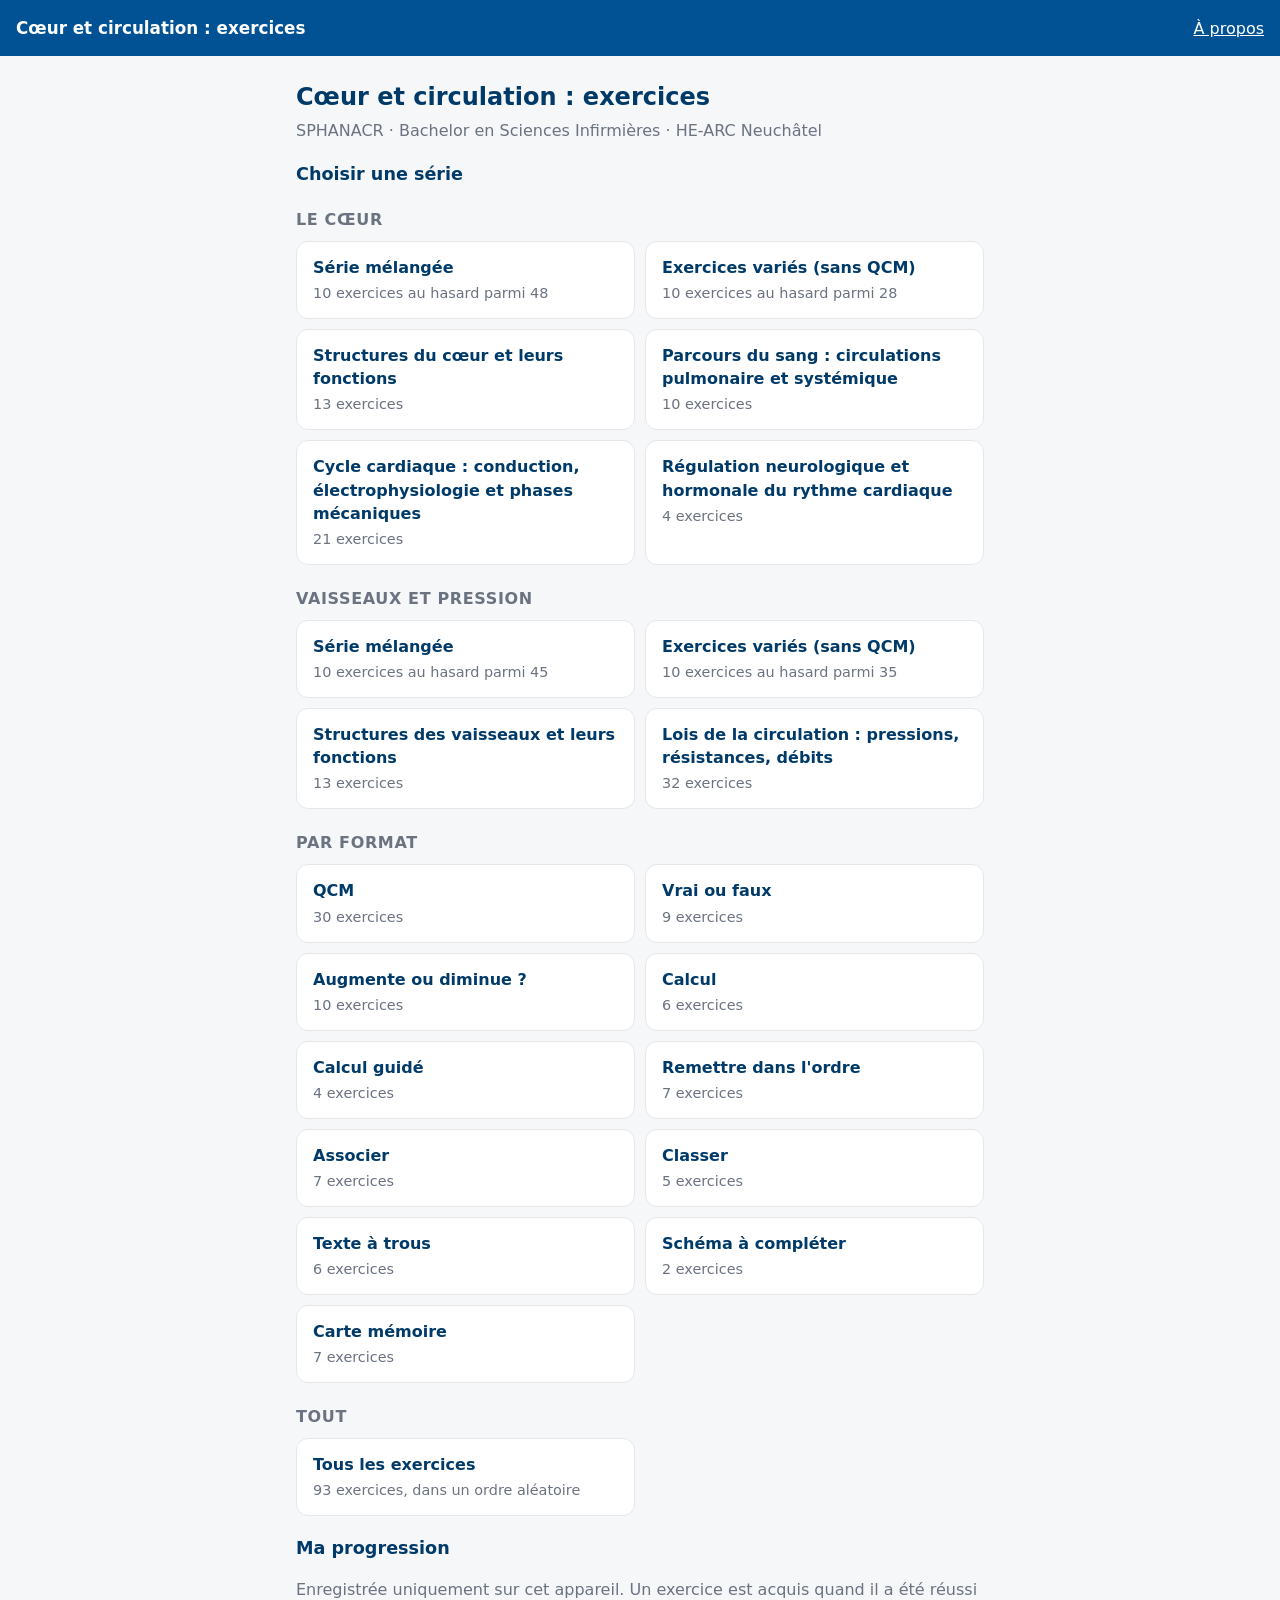
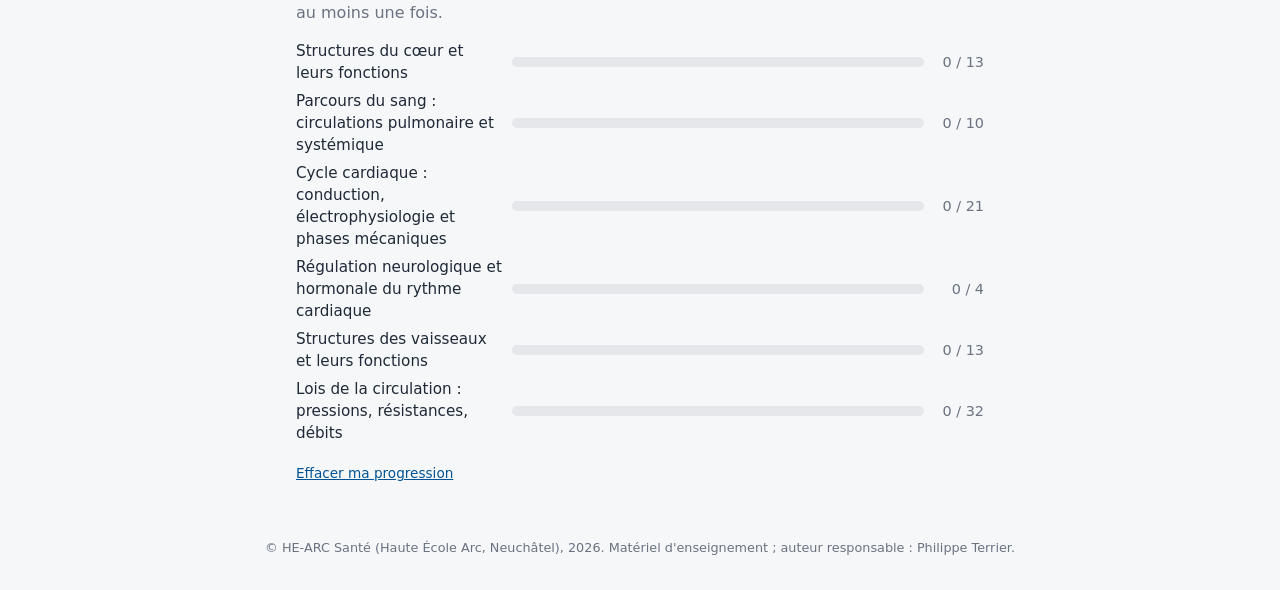
==== index.html @ 20af8fe1 "Paroi des vaisseaux : veines compliantes et collabables, lumière artérielle béante Site généré depui" ====
<!DOCTYPE html>
<html lang="fr">
<head>
<meta charset="utf-8">
<meta name="viewport" content="width=device-width, initial-scale=1">
<title>Cœur et circulation : exercices</title>
<meta name="description" content="Exercices d'entraînement sur le cœur, les vaisseaux et la pression artérielle, bachelor en sciences infirmières, HE-ARC Neuchâtel.">
<meta name="build" content="20260922190441">
<link rel="stylesheet" href="style.css?b=20260922190441">
</head>
<body>
<header class="top">
  <button class="brand" id="btn-home" aria-label="Accueil">Cœur et circulation : exercices</button>
  <button class="link" id="btn-about" aria-label="À propos">À propos</button>
</header>

<main id="app" aria-live="polite">
  <!-- Accueil -->
  <section id="view-home" class="view">
    <h1 id="site-title">Exercices</h1>
    <p class="lead" id="site-sub"></p>
    <h2>Choisir une série</h2>
    <div class="cards" id="series-cards"></div>
    <h2>Ma progression</h2>
    <p class="muted">Enregistrée uniquement sur cet appareil. Un exercice est acquis quand il a été réussi au moins une fois.</p>
    <div id="progress"></div>
    <p class="muted small" id="reset-line"><button class="link" id="btn-reset">Effacer ma progression</button></p>
  </section>

  <!-- Question -->
  <section id="view-quiz" class="view" hidden>
    <div class="quiz-head">
      <span id="quiz-counter" class="counter"></span>
      <span class="chips"><span id="quiz-type" class="chip type"></span><span id="quiz-lo" class="chip"></span></span>
    </div>
    <div class="progressbar" aria-hidden="true"><div id="quiz-bar"></div></div>
    <article class="card question">
      <p id="q-stem" class="stem"></p>
      <h2 id="q-lead" class="lead-in"></h2>
      <div id="q-options" class="options" role="group" aria-label="Réponses"></div>
      <div id="q-feedback" class="feedback" hidden></div>
      <div class="actions">
        <button id="btn-next" class="primary" hidden>Suivant</button>
        <button id="btn-quit" class="link">Quitter la série</button>
      </div>
    </article>
  </section>

  <!-- Résultats -->
  <section id="view-results" class="view" hidden>
    <h1>Résultat</h1>
    <p class="score" id="res-score"></p>
    <div id="res-by-lo"></div>
    <h2>Exercices à revoir</h2>
    <ul id="res-missed" class="missed"></ul>
    <div class="actions">
      <button id="btn-replay-missed" class="primary">Rejouer les exercices manqués</button>
      <button id="btn-new-series" class="secondary">Nouvelle série</button>
    </div>
  </section>

  <!-- À propos -->
  <section id="view-about" class="view" hidden>
    <h1>À propos</h1>
    <p id="about-course"></p>
    <p>Chaque exercice est rattaché à un objectif d'apprentissage du cours et renvoie aux slides qui la fondent. Après chaque réponse, une explication est donnée, avec la correction pas à pas pour les calculs. Les séries tirent les exercices au hasard : refaire une série plusieurs jours de suite est la façon la plus efficace de retenir.</p>
    <p id="about-provenance"></p>
    <p>Aucune donnée n'est envoyée ni collectée. La progression reste dans la mémoire du navigateur de cet appareil.</p>
    <p class="muted small" id="about-version"></p>
  </section>
</main>

<footer class="foot">
  <span id="foot-inst"></span>
</footer>

<script src="app.js?b=20260922190441"></script>
</body>
</html>
---- style.css ----
/* Site d'exercices quiz_generator. Produced by: written by the orchestrating model,
   Claude Fable 5.1, 2026-09-22. Aucune dépendance externe. */
:root {
  --blue: #005294;
  --blue-dark: #003a69;
  --green: #2e7d32;
  --green-bg: #e8f5e9;
  --red: #c62828;
  --red-bg: #fdecea;
  --ink: #1f2937;
  --muted: #6b7280;
  --line: #e5e7eb;
  --bg: #f6f7f9;
  --card: #ffffff;
  --radius: 12px;
}
* { box-sizing: border-box; }
html { -webkit-text-size-adjust: 100%; }
body {
  margin: 0;
  font-family: system-ui, -apple-system, "Segoe UI", Roboto, Helvetica, Arial, sans-serif;
  color: var(--ink);
  background: var(--bg);
  line-height: 1.45;
}
.top {
  position: sticky; top: 0; z-index: 2;
  display: flex; justify-content: space-between; align-items: center;
  padding: 10px 16px;
  background: var(--blue); color: #fff;
}
.brand { background: none; border: 0; color: #fff; font-weight: 700; font-size: 1.05rem; padding: 6px 0; cursor: pointer; }
.top .link { color: #fff; }
main { max-width: 720px; margin: 0 auto; padding: 16px; }
h1 { font-size: 1.5rem; margin: 8px 0 4px; color: var(--blue-dark); }
h2 { font-size: 1.1rem; margin: 20px 0 8px; color: var(--blue-dark); }
.lead { margin: 0 0 8px; color: var(--muted); }
.muted { color: var(--muted); }
.small { font-size: 0.85rem; }
button { font: inherit; cursor: pointer; }
.link { background: none; border: 0; color: var(--blue); text-decoration: underline; padding: 6px 0; }
.primary {
  background: var(--blue); color: #fff; border: 0; border-radius: var(--radius);
  padding: 12px 18px; font-weight: 600; font-size: 1rem;
}
.primary:active { background: var(--blue-dark); }
.secondary {
  background: #fff; color: var(--blue); border: 2px solid var(--blue); border-radius: var(--radius);
  padding: 10px 18px; font-weight: 600; font-size: 1rem;
}
.cards { display: grid; grid-template-columns: 1fr; gap: 10px; }
@media (min-width: 560px) { .cards { grid-template-columns: 1fr 1fr; } }
.card {
  background: var(--card); border: 1px solid var(--line); border-radius: var(--radius);
  padding: 14px 16px;
}
.series {
  text-align: left; width: 100%; background: var(--card); border: 1px solid var(--line);
  border-radius: var(--radius); padding: 14px 16px; display: flex; flex-direction: column; gap: 4px;
}
.series:active { border-color: var(--blue); }
.series .name { font-weight: 700; color: var(--blue-dark); }
.series .desc { color: var(--muted); font-size: 0.9rem; }
.progress-row { display: flex; align-items: center; gap: 10px; margin: 6px 0; }
.progress-row .label { flex: 1; font-size: 0.95rem; }
.progress-row .track { flex: 2; height: 10px; background: var(--line); border-radius: 5px; overflow: hidden; }
.progress-row .fill { height: 100%; background: var(--green); width: 0; }
.progress-row .num { width: 3.5em; text-align: right; font-size: 0.9rem; color: var(--muted); }
.quiz-head { display: flex; flex-wrap: wrap; justify-content: space-between; align-items: center; gap: 6px 10px; margin-bottom: 6px; }
.quiz-head .chips { display: flex; flex-wrap: wrap; gap: 6px; }
.counter { font-weight: 600; color: var(--blue-dark); white-space: nowrap; }
.chip { background: #e3edf7; color: var(--blue-dark); border-radius: 999px; padding: 3px 10px; font-size: 0.8rem; }
.progressbar { height: 6px; background: var(--line); border-radius: 3px; overflow: hidden; margin-bottom: 12px; }
.progressbar div { height: 100%; background: var(--blue); width: 0; transition: width .2s; }
.stem { margin: 0 0 6px; }
.lead-in { margin: 0 0 12px; font-size: 1.1rem; color: var(--ink); }
.options { display: grid; gap: 8px; }
.opt {
  display: flex; gap: 10px; align-items: flex-start; width: 100%; text-align: left;
  background: #fff; border: 2px solid var(--line); border-radius: var(--radius); padding: 12px 12px;
  font-size: 1rem; min-height: 48px;
}
.opt .letter {
  flex: 0 0 auto; width: 28px; height: 28px; border-radius: 50%; display: inline-flex;
  align-items: center; justify-content: center; font-weight: 700; background: var(--bg); color: var(--blue-dark);
}
.opt:disabled { cursor: default; opacity: 1; color: var(--ink); }
.opt.correct { border-color: var(--green); background: var(--green-bg); }
.opt.correct .letter { background: var(--green); color: #fff; }
.opt.wrong { border-color: var(--red); background: var(--red-bg); }
.opt.wrong .letter { background: var(--red); color: #fff; }
.feedback { margin-top: 12px; padding: 12px 14px; border-radius: var(--radius); border-left: 4px solid var(--line); background: var(--bg); }
.feedback.ok { border-left-color: var(--green); }
.feedback.ko { border-left-color: var(--red); }
.feedback .verdict { font-weight: 700; margin: 0 0 6px; }
.feedback p { margin: 6px 0; }
.feedback .src { color: var(--muted); font-size: 0.85rem; }
.actions { display: flex; flex-wrap: wrap; gap: 10px; align-items: center; margin-top: 14px; }
.score { font-size: 1.4rem; font-weight: 700; color: var(--blue-dark); }
.missed { list-style: none; padding: 0; margin: 0; display: grid; gap: 8px; }
.missed li { background: var(--card); border: 1px solid var(--line); border-radius: var(--radius); padding: 10px 12px; }
.missed .q { font-weight: 600; }
.missed .a { color: var(--green); }
.foot { text-align: center; color: var(--muted); font-size: 0.8rem; padding: 20px 16px 32px; }

/* ---- formats supplémentaires (2026-09-22) ---- */
.series-heading { grid-column: 1 / -1; margin: 12px 0 0; font-size: 1rem; color: var(--muted); text-transform: uppercase; letter-spacing: .04em; }
.chip.type { background: var(--blue); color: #fff; }
.opt.tf { justify-content: flex-start; }
.numeric .num-label { display: block; font-weight: 600; margin-bottom: 6px; }
.numeric .num-row { display: flex; gap: 8px; }
.numeric input { flex: 1; font: inherit; font-size: 1.1rem; padding: 10px 12px; border: 2px solid var(--line); border-radius: var(--radius); min-width: 0; }
.numeric input:focus { outline: none; border-color: var(--blue); }
.numeric .hint { margin: 8px 0 0; padding: 8px 12px; background: #fff8e1; border-left: 4px solid #f9a825; border-radius: 6px; }
.feedback .formula { font-family: ui-monospace, Consolas, monospace; background: #fff; border: 1px solid var(--line); border-radius: 6px; padding: 6px 10px; display: inline-block; }
.feedback .worked { white-space: pre-wrap; font: inherit; background: #fff; border: 1px solid var(--line); border-radius: 6px; padding: 10px 12px; margin: 6px 0; }
.ordering .placed { margin: 0 0 10px; padding-left: 26px; display: grid; gap: 6px; }
.ordering .placed li { background: #fff; border: 2px solid var(--blue); border-radius: 8px; padding: 8px 10px; }
.ordering .placed li.correct { border-color: var(--green); background: var(--green-bg); }
.ordering .placed li.wrong { border-color: var(--red); background: var(--red-bg); }
.ordering .pool { display: grid; gap: 8px; }
.ordering .pool-item { justify-content: flex-start; }
.matching { display: grid; gap: 10px; min-width: 0; }
.options > * { min-width: 0; }
.match-row { display: grid; gap: 4px; min-width: 0; background: #fff; border: 2px solid var(--line); border-radius: var(--radius); padding: 10px 12px; }
.match-row label { font-weight: 600; }
.match-row select { font: inherit; padding: 8px 10px; border: 2px solid var(--line); border-radius: 8px; background: #fff; width: 100%; min-width: 0; }
.match-row.correct { border-color: var(--green); background: var(--green-bg); }
.match-row.wrong { border-color: var(--red); background: var(--red-bg); }
.answer-list { margin: 4px 0 8px; padding-left: 22px; }

/* ---- formats ajoutés le 2026-09-22 (soir) : direction, classify, cloze, steps, diagram, flashcard ---- */
.check { margin-top: 4px; }
.steps { display: grid; gap: 10px; }
.step { border-left: 4px solid var(--line); padding-left: 10px; }
.step.correct { border-left-color: var(--green); }
.step.wrong { border-left-color: var(--red); }
.step-result { margin: 6px 0 0; font-weight: 600; }
.step.correct .step-result { color: var(--green); }
.step.wrong .step-result { color: var(--red); }
.classify { display: grid; gap: 8px; }
.cls-row { background: #fff; border: 2px solid var(--line); border-radius: var(--radius); padding: 10px 12px; display: grid; gap: 8px; min-width: 0; }
.cls-text { font-weight: 600; }
.cls-btns { display: flex; flex-wrap: wrap; gap: 6px; }
.cls-btn { background: var(--bg); border: 2px solid var(--line); border-radius: 999px; padding: 6px 12px; font-size: 0.95rem; }
.cls-btn.selected { border-color: var(--blue); background: #e3edf7; color: var(--blue-dark); font-weight: 600; }
.cls-btn:disabled { cursor: default; color: var(--ink); }
.cls-btn.correct { border-color: var(--green); background: var(--green-bg); font-weight: 600; }
.cls-row.correct { border-color: var(--green); background: var(--green-bg); }
.cls-row.wrong { border-color: var(--red); background: var(--red-bg); }
.cls-row.wrong .cls-btn.selected:not(.correct) { border-color: var(--red); background: var(--red-bg); }
.cloze-text { line-height: 2.1; font-size: 1.05rem; margin: 0 0 8px; }
.cloze-text select.blank { font: inherit; font-size: 1rem; padding: 3px 6px; border: 2px solid var(--blue); border-radius: 8px; background: #fff; margin: 0 2px; max-width: 100%; vertical-align: baseline; }
.cloze-text select.blank.correct { border-color: var(--green); background: var(--green-bg); }
.cloze-text select.blank.wrong { border-color: var(--red); background: var(--red-bg); }
.cloze-answer { line-height: 1.7; }
.cloze-answer strong { color: var(--green); }
.diagram-svg { width: 100%; height: auto; display: block; background: #fff; border: 1px solid var(--line); border-radius: var(--radius); margin: 4px 0 10px; }
.dg-edge { fill: none; stroke: #8a94a6; stroke-width: 0.6; }
.dg-arrowhead { fill: #8a94a6; }
.dg-node rect { fill: #fff; stroke: var(--line); stroke-width: 0.6; }
.dg-node.fixed rect { fill: #eef2f7; stroke: #c3ccd9; }
.dg-node.fill rect { stroke: var(--blue); stroke-dasharray: 1.4 1; cursor: pointer; }
.dg-node.fill.filled rect { stroke-dasharray: none; fill: #e3edf7; }
.dg-node.fill.active rect { stroke-width: 1.2; fill: #fff8e1; }
.dg-node.correct rect { fill: var(--green-bg); stroke: var(--green); stroke-dasharray: none; }
.dg-node.wrong rect { fill: var(--red-bg); stroke: var(--red); stroke-dasharray: none; }
.dg-node text { fill: var(--ink); pointer-events: none; }
.dg-node text.dg-num { fill: var(--blue); font-weight: 700; font-size: 4.2px; }
.dg-node.fixed text { fill: #4b5563; }
.palette { display: flex; flex-wrap: wrap; gap: 6px; margin-bottom: 8px; }
.palette .pool-item { width: auto; min-height: 40px; padding: 8px 12px; font-size: 0.95rem; }
.palette .pool-item.used { opacity: 0.45; }
.flash .reveal { width: 100%; }
.fc-answer { background: #fff; border: 2px solid var(--blue); border-radius: var(--radius); padding: 12px 14px; margin: 8px 0; line-height: 1.5; }
.fc-grade { display: grid; gap: 8px; }
.fc-grade p { margin: 4px 0 0; }
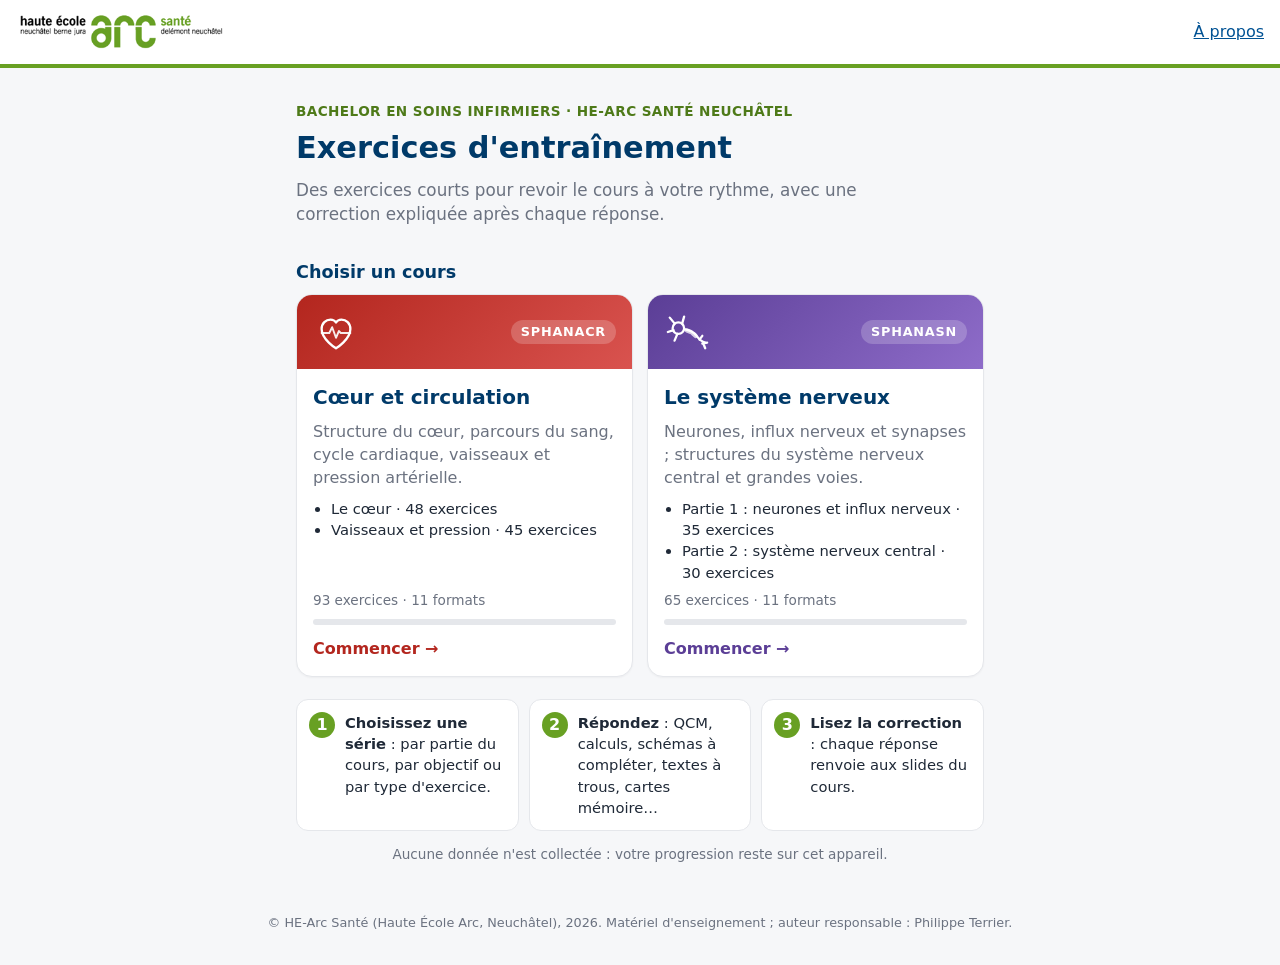
==== commit 9dac4d69: "Page d'accueil multi-cours avec logo HE-Arc Santé ; nouveau cours Le système nerveux (65 exercices) " ====
--- a/index.html
+++ b/index.html
@@ -3,20 +3,46 @@
 <head>
 <meta charset="utf-8">
 <meta name="viewport" content="width=device-width, initial-scale=1">
-<title>Cœur et circulation : exercices</title>
-<meta name="description" content="Exercices d'entraînement sur le cœur, les vaisseaux et la pression artérielle, bachelor en sciences infirmières, HE-ARC Neuchâtel.">
-<meta name="build" content="20260922190441">
-<link rel="stylesheet" href="style.css?b=20260922190441">
+<title>Exercices d'entraînement · HE-Arc Santé</title>
+<meta name="description" content="Exercices d'entraînement pour le bachelor en soins infirmiers de la HE-Arc Santé : cœur et circulation, système nerveux.">
+<meta name="build" content="20260923134811">
+<link rel="stylesheet" href="style.css?b=20260923134811">
 </head>
+<!-- Site d'exercices quiz_generator. Produced by: written by the orchestrating model,
+     Claude Fable 5.1, 2026-09-22 ; multi-course home page added by the orchestrating
+     model Claude Opus 5.5, 2026-09-23. Logo cropped from the HE-Arc slide master. -->
 <body>
 <header class="top">
-  <button class="brand" id="btn-home" aria-label="Accueil">Cœur et circulation : exercices</button>
-  <button class="link" id="btn-about" aria-label="À propos">À propos</button>
+  <a class="brand" id="btn-landing" href="#/" aria-label="Accueil : choisir un cours">
+    <img src="img/logo-he-arc-sante.png?b=20260923134811" alt="Haute École Arc Santé" width="211" height="40">
+  </a>
+  <nav class="top-nav">
+    <span id="top-course" class="top-course"></span>
+    <button class="link" id="btn-about" aria-label="À propos">À propos</button>
+  </nav>
 </header>
 
 <main id="app" aria-live="polite">
-  <!-- Accueil -->
-  <section id="view-home" class="view">
+  <!-- Accueil : choix du cours -->
+  <section id="view-landing" class="view">
+    <div class="hero">
+      <p class="eyebrow">Bachelor en soins infirmiers · HE-Arc Santé Neuchâtel</p>
+      <h1>Exercices d'entraînement</h1>
+      <p class="lead">Des exercices courts pour revoir le cours à votre rythme, avec une correction expliquée après chaque réponse.</p>
+    </div>
+    <h2>Choisir un cours</h2>
+    <div class="course-cards" id="course-cards"></div>
+    <div class="how">
+      <div class="how-item"><span class="how-num">1</span><p><strong>Choisissez une série</strong> : par partie du cours, par objectif ou par type d'exercice.</p></div>
+      <div class="how-item"><span class="how-num">2</span><p><strong>Répondez</strong> : QCM, calculs, schémas à compléter, textes à trous, cartes mémoire…</p></div>
+      <div class="how-item"><span class="how-num">3</span><p><strong>Lisez la correction</strong> : chaque réponse renvoie aux slides du cours.</p></div>
+    </div>
+    <p class="muted small center">Aucune donnée n'est collectée : votre progression reste sur cet appareil.</p>
+  </section>
+
+  <!-- Accueil d'un cours -->
+  <section id="view-home" class="view" hidden>
+    <a class="back" href="#/">← Tous les cours</a>
     <h1 id="site-title">Exercices</h1>
     <p class="lead" id="site-sub"></p>
     <h2>Choisir une série</h2>
@@ -24,10 +50,10 @@
     <h2>Ma progression</h2>
     <p class="muted">Enregistrée uniquement sur cet appareil. Un exercice est acquis quand il a été réussi au moins une fois.</p>
     <div id="progress"></div>
-    <p class="muted small" id="reset-line"><button class="link" id="btn-reset">Effacer ma progression</button></p>
+    <p class="muted small" id="reset-line"><button class="link" id="btn-reset">Effacer ma progression pour ce cours</button></p>
   </section>
 
-  <!-- Question -->
+  <!-- Exercice -->
   <section id="view-quiz" class="view" hidden>
     <div class="quiz-head">
       <span id="quiz-counter" class="counter"></span>
@@ -62,18 +88,20 @@
   <!-- À propos -->
   <section id="view-about" class="view" hidden>
     <h1>À propos</h1>
+    <p>Ce site propose des exercices d'entraînement pour les étudiantes et étudiants du bachelor en soins infirmiers de la HE-Arc Santé, à Neuchâtel. Chaque exercice est rattaché à un objectif d'apprentissage du cours et renvoie aux slides qui le fondent. Après chaque réponse, une explication est donnée, avec la correction pas à pas pour les calculs.</p>
+    <p>Les séries tirent les exercices au hasard : refaire une série plusieurs jours de suite est la façon la plus efficace de retenir.</p>
     <p id="about-course"></p>
-    <p>Chaque exercice est rattaché à un objectif d'apprentissage du cours et renvoie aux slides qui la fondent. Après chaque réponse, une explication est donnée, avec la correction pas à pas pour les calculs. Les séries tirent les exercices au hasard : refaire une série plusieurs jours de suite est la façon la plus efficace de retenir.</p>
     <p id="about-provenance"></p>
     <p>Aucune donnée n'est envoyée ni collectée. La progression reste dans la mémoire du navigateur de cet appareil.</p>
     <p class="muted small" id="about-version"></p>
+    <p><button class="secondary" id="btn-about-back">Retour</button></p>
   </section>
 </main>
 
 <footer class="foot">
-  <span id="foot-inst"></span>
+  <span id="foot-inst">© HE-Arc Santé (Haute École Arc, Neuchâtel), 2026. Matériel d'enseignement ; auteur responsable : Philippe Terrier.</span>
 </footer>
 
-<script src="app.js?b=20260922190441"></script>
+<script src="app.js?b=20260923134811"></script>
 </body>
 </html>
--- a/style.css
+++ b/style.css
@@ -1,5 +1,6 @@
 /* Site d'exercices quiz_generator. Produced by: written by the orchestrating model,
-   Claude Fable 5.1, 2026-09-22. Aucune dépendance externe. */
+   Claude Fable 5.1, 2026-09-22 ; header with the HE-Arc logo and course home page
+   added by the orchestrating model Claude Opus 5.5, 2026-09-23. Aucune dépendance externe. */
 :root {
   --blue: #005294;
   --blue-dark: #003a69;
@@ -13,6 +14,10 @@
   --bg: #f6f7f9;
   --card: #ffffff;
   --radius: 12px;
+  --arc: #68a023;        /* vert HE-Arc, échantillonné sur le logo */
+  --arc-dark: #4e7a19;
+  --coeur: #b3261e;
+  --neuro: #5b3e96;
 }
 * { box-sizing: border-box; }
 html { -webkit-text-size-adjust: 100%; }
@@ -25,12 +30,17 @@
 }
 .top {
   position: sticky; top: 0; z-index: 2;
-  display: flex; justify-content: space-between; align-items: center;
-  padding: 10px 16px;
-  background: var(--blue); color: #fff;
-}
-.brand { background: none; border: 0; color: #fff; font-weight: 700; font-size: 1.05rem; padding: 6px 0; cursor: pointer; }
-.top .link { color: #fff; }
+  display: flex; justify-content: space-between; align-items: center; gap: 12px;
+  padding: 8px 16px;
+  background: #fff; color: var(--ink);
+  border-bottom: 4px solid var(--arc);
+}
+.brand { display: inline-flex; align-items: center; padding: 4px 0; }
+.brand img { height: 40px; width: auto; display: block; }
+.top-nav { display: flex; align-items: center; gap: 12px; min-width: 0; }
+.top-course { font-weight: 600; color: var(--blue-dark); font-size: 0.9rem; white-space: nowrap; overflow: hidden; text-overflow: ellipsis; }
+@media (max-width: 480px) { .top-course { display: none; } .brand img { height: 28px; } }
+.top .link { color: var(--blue); }
 main { max-width: 720px; margin: 0 auto; padding: 16px; }
 h1 { font-size: 1.5rem; margin: 8px 0 4px; color: var(--blue-dark); }
 h2 { font-size: 1.1rem; margin: 20px 0 8px; color: var(--blue-dark); }
@@ -175,3 +185,46 @@
 .fc-answer { background: #fff; border: 2px solid var(--blue); border-radius: var(--radius); padding: 12px 14px; margin: 8px 0; line-height: 1.5; }
 .fc-grade { display: grid; gap: 8px; }
 .fc-grade p { margin: 4px 0 0; }
+
+/* ---- accueil multi-cours (2026-09-23) ---- */
+.center { text-align: center; }
+.back { display: inline-block; margin: 2px 0 6px; color: var(--blue); text-decoration: none; font-weight: 600; }
+.back:hover { text-decoration: underline; }
+.hero { padding: 18px 0 6px; }
+.eyebrow { margin: 0 0 4px; color: var(--arc-dark); font-weight: 700; font-size: 0.85rem; letter-spacing: .03em; text-transform: uppercase; }
+.hero h1 { font-size: 1.9rem; margin: 0 0 8px; }
+.hero .lead { font-size: 1.05rem; max-width: 36em; }
+.course-cards { display: grid; grid-template-columns: 1fr; gap: 14px; }
+@media (min-width: 620px) { .course-cards { grid-template-columns: 1fr 1fr; } }
+.course-card {
+  display: flex; flex-direction: column; overflow: hidden;
+  background: var(--card); border: 1px solid var(--line); border-radius: 16px;
+  text-decoration: none; color: var(--ink);
+  box-shadow: 0 1px 2px rgba(0,0,0,.04);
+  transition: transform .15s, box-shadow .15s;
+}
+.course-card:hover, .course-card:focus-visible { transform: translateY(-2px); box-shadow: 0 6px 18px rgba(0,0,0,.10); outline: none; }
+.cc-band { display: flex; align-items: center; justify-content: space-between; padding: 14px 16px; color: #fff; }
+.c-coeur .cc-band { background: linear-gradient(135deg, var(--coeur), #d9534f); }
+.c-neuro .cc-band { background: linear-gradient(135deg, var(--neuro), #8e6cc9); }
+.course-card:not(.c-coeur):not(.c-neuro) .cc-band { background: linear-gradient(135deg, var(--blue), #3f86c6); }
+.cc-band svg { width: 46px; height: 46px; fill: none; stroke: #fff; stroke-width: 2.4; stroke-linecap: round; stroke-linejoin: round; }
+.cc-band svg .pulse { stroke-width: 2; opacity: .9; }
+.cc-band svg .myelin { stroke-width: 4.5; opacity: .75; }
+.cc-code { font-size: 0.8rem; font-weight: 700; letter-spacing: .06em; background: rgba(255,255,255,.2); border-radius: 999px; padding: 3px 10px; }
+.cc-body { padding: 14px 16px 16px; display: flex; flex-direction: column; gap: 8px; flex: 1; }
+.cc-body h3 { margin: 0; font-size: 1.25rem; color: var(--blue-dark); }
+.cc-desc { margin: 0; color: var(--muted); }
+.cc-parts { margin: 0; padding-left: 18px; font-size: 0.92rem; }
+.cc-meta { display: flex; justify-content: space-between; font-size: 0.85rem; color: var(--muted); margin-top: auto; }
+.cc-done { color: var(--green); font-weight: 600; }
+.course-card .track { height: 6px; background: var(--line); border-radius: 3px; overflow: hidden; }
+.course-card .fill { height: 100%; background: var(--green); width: 0; }
+.cc-go { align-self: flex-start; margin-top: 4px; font-weight: 700; color: var(--blue); }
+.c-coeur .cc-go { color: var(--coeur); }
+.c-neuro .cc-go { color: var(--neuro); }
+.how { display: grid; grid-template-columns: 1fr; gap: 10px; margin: 22px 0 10px; }
+@media (min-width: 620px) { .how { grid-template-columns: repeat(3, 1fr); } }
+.how-item { display: flex; gap: 10px; align-items: flex-start; background: #fff; border: 1px solid var(--line); border-radius: var(--radius); padding: 12px; }
+.how-item p { margin: 0; font-size: 0.92rem; }
+.how-num { flex: 0 0 auto; width: 26px; height: 26px; border-radius: 50%; background: var(--arc); color: #fff; font-weight: 700; display: inline-flex; align-items: center; justify-content: center; }
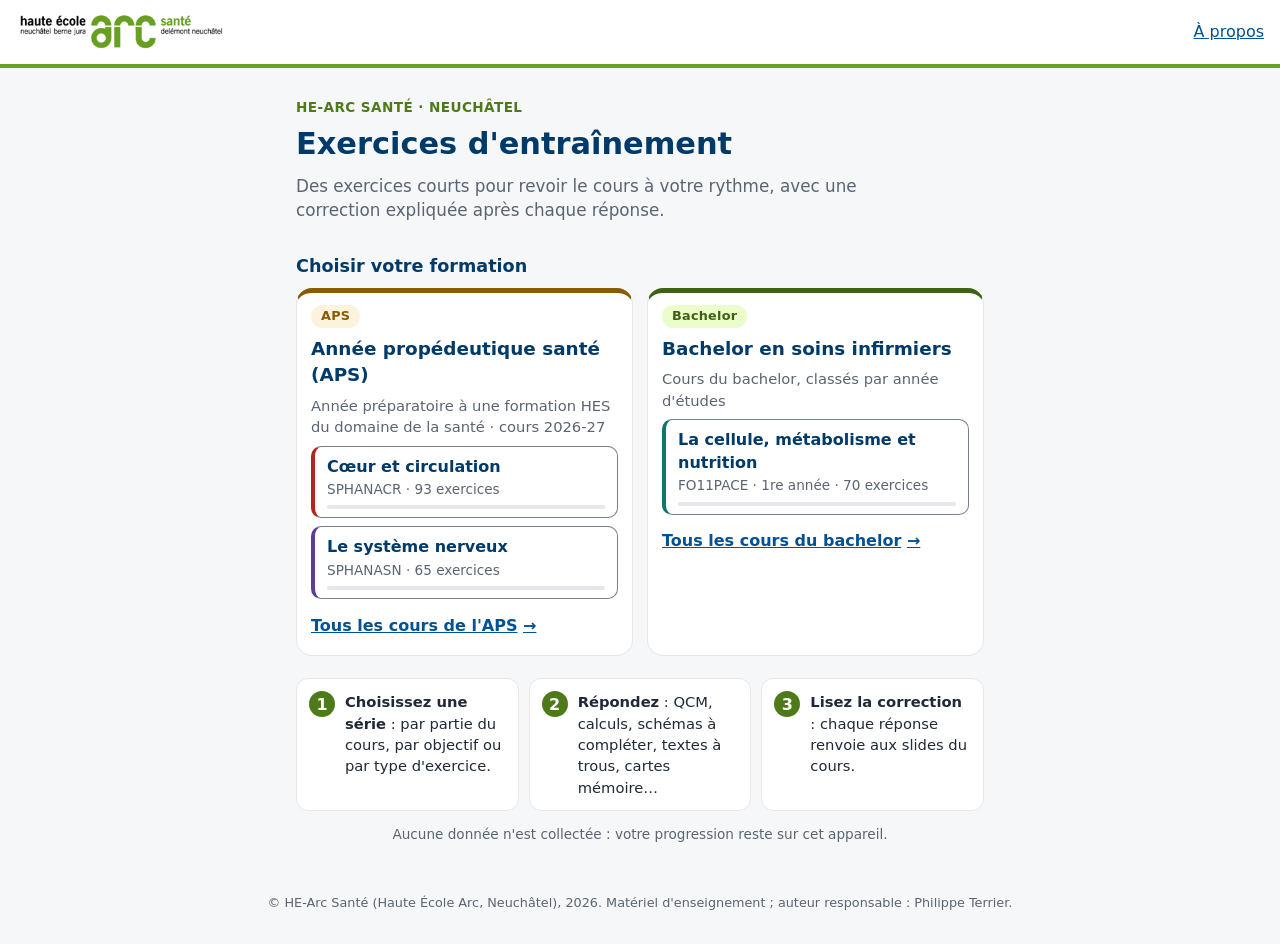
==== commit 4cec46bd: "Page d'accueil APS / Bachelor ; nouveau cours FO11PACE La cellule, métabolisme et nutrition (70 exer" ====
--- a/index.html
+++ b/index.html
@@ -4,97 +4,134 @@
 <meta charset="utf-8">
 <meta name="viewport" content="width=device-width, initial-scale=1">
 <title>Exercices d'entraînement · HE-Arc Santé</title>
-<meta name="description" content="Exercices d'entraînement pour le bachelor en soins infirmiers de la HE-Arc Santé : cœur et circulation, système nerveux.">
-<meta name="build" content="20260923134811">
-<link rel="stylesheet" href="style.css?b=20260923134811">
+<meta name="description" content="Exercices d'entraînement de la HE-Arc Santé, à Neuchâtel, pour l'Année propédeutique santé (APS) et le Bachelor en soins infirmiers. Correction expliquée après chaque réponse.">
+<meta name="build" content="20260925081730">
+<link rel="stylesheet" href="style.css?b=20260925081730">
 </head>
 <!-- Site d'exercices quiz_generator. Produced by: written by the orchestrating model,
      Claude Fable 5.1, 2026-09-22 ; multi-course home page added by the orchestrating
-     model Claude Opus 5.5, 2026-09-23. Logo cropped from the HE-Arc slide master. -->
+     model Claude Opus 5.5, 2026-09-23. Logo cropped from the HE-Arc slide master.
+     modified by a sub-agent (Claude Opus 5.5, site-shell implementer), 2026-09-24:
+     skip link, <main id="contenu"> without aria-live, #sr-status, audience chooser on
+     the home page, audience page (view-audience), breadcrumbs, restructured course page
+     (Commencer, parts, details), "À propos" as a link, texts and meta description of
+     docs/site_design_2026-09-24.md (sections 4, 6.1, 7.1 to 7.5).
+     post-generation fix by the orchestrating model (Claude Opus 5.5), 2026-09-24:
+     view-landing hidden until route() has chosen the view, so a direct course link
+     (QR code #/cellule) no longer flashes the empty home page first. -->
 <body>
+<a class="skip-link" id="skip-link" href="#contenu">Aller au contenu</a>
 <header class="top">
-  <a class="brand" id="btn-landing" href="#/" aria-label="Accueil : choisir un cours">
-    <img src="img/logo-he-arc-sante.png?b=20260923134811" alt="Haute École Arc Santé" width="211" height="40">
+  <a class="brand" id="btn-landing" href="#/" aria-label="Accueil : choisir la formation">
+    <img src="img/logo-he-arc-sante.png?b=20260925081730" alt="Haute École Arc Santé" width="211" height="40">
   </a>
-  <nav class="top-nav">
+  <nav class="top-nav" aria-label="Site">
     <span id="top-course" class="top-course"></span>
-    <button class="link" id="btn-about" aria-label="À propos">À propos</button>
+    <a class="top-link" id="link-about" href="#/a-propos">À propos</a>
   </nav>
 </header>
 
-<main id="app" aria-live="polite">
-  <!-- Accueil : choix du cours -->
-  <section id="view-landing" class="view">
+<p id="sr-status" class="sr-only" role="status"></p>
+
+<main id="contenu" tabindex="-1">
+  <!-- Accueil : choix de la formation -->
+  <section id="view-landing" class="view" hidden>
     <div class="hero">
-      <p class="eyebrow">Bachelor en soins infirmiers · HE-Arc Santé Neuchâtel</p>
-      <h1>Exercices d'entraînement</h1>
+      <p class="eyebrow">HE-Arc Santé · Neuchâtel</p>
+      <h1 tabindex="-1">Exercices d'entraînement</h1>
       <p class="lead">Des exercices courts pour revoir le cours à votre rythme, avec une correction expliquée après chaque réponse.</p>
     </div>
-    <h2>Choisir un cours</h2>
-    <div class="course-cards" id="course-cards"></div>
+    <p id="route-msg" class="notice" role="status" hidden></p>
+    <a id="resume" class="resume-card" href="#/" hidden></a>
+    <h2>Choisir votre formation</h2>
+    <div id="aud-panels" class="aud-panels"></div>
     <div class="how">
-      <div class="how-item"><span class="how-num">1</span><p><strong>Choisissez une série</strong> : par partie du cours, par objectif ou par type d'exercice.</p></div>
-      <div class="how-item"><span class="how-num">2</span><p><strong>Répondez</strong> : QCM, calculs, schémas à compléter, textes à trous, cartes mémoire…</p></div>
-      <div class="how-item"><span class="how-num">3</span><p><strong>Lisez la correction</strong> : chaque réponse renvoie aux slides du cours.</p></div>
+      <div class="how-item"><span class="how-num" aria-hidden="true">1</span><p><strong>Choisissez une série</strong> : par partie du cours, par objectif ou par type d'exercice.</p></div>
+      <div class="how-item"><span class="how-num" aria-hidden="true">2</span><p><strong>Répondez</strong> : QCM, calculs, schémas à compléter, textes à trous, cartes mémoire…</p></div>
+      <div class="how-item"><span class="how-num" aria-hidden="true">3</span><p><strong>Lisez la correction</strong> : chaque réponse renvoie aux slides du cours.</p></div>
     </div>
     <p class="muted small center">Aucune donnée n'est collectée : votre progression reste sur cet appareil.</p>
   </section>
 
-  <!-- Accueil d'un cours -->
+  <!-- Page d'un public (APS, Bachelor) -->
+  <section id="view-audience" class="view" hidden>
+    <nav class="breadcrumb" aria-label="Fil d'Ariane"><ol id="aud-crumbs"></ol></nav>
+    <p id="aud-chip" class="aud-chip" aria-hidden="true"></p>
+    <h1 id="aud-title" tabindex="-1"></h1>
+    <p class="lead" id="aud-lead"></p>
+    <div id="aud-courses"></div>
+    <p class="aud-exit"><a href="#/">Vous suivez une autre formation ? Revenir au choix de la formation</a></p>
+  </section>
+
+  <!-- Page d'un cours -->
   <section id="view-home" class="view" hidden>
-    <a class="back" href="#/">← Tous les cours</a>
-    <h1 id="site-title">Exercices</h1>
+    <nav class="breadcrumb" aria-label="Fil d'Ariane"><ol id="course-crumbs"></ol></nav>
+    <p id="course-chip" class="aud-chip"></p>
+    <h1 id="site-title" tabindex="-1">Exercices</h1>
     <p class="lead" id="site-sub"></p>
-    <h2>Choisir une série</h2>
-    <div class="cards" id="series-cards"></div>
+    <h2>Commencer</h2>
+    <div class="start" id="start-box">
+      <button type="button" id="btn-resume-series" class="primary resume-series" hidden></button>
+      <button type="button" id="btn-recommended" class="series series-main"><span class="name"></span><span class="desc"></span></button>
+      <button type="button" id="btn-weak" class="series" hidden><span class="name"></span><span class="desc"></span></button>
+    </div>
+    <h2>Par partie du cours</h2>
+    <div id="parts" class="parts"></div>
+    <details class="by-format" id="by-format">
+      <summary id="by-format-summary">Par format d'exercice</summary>
+      <div class="cards" id="format-cards"></div>
+    </details>
+    <p class="all-line"><button type="button" id="btn-all" class="secondary">Tous les exercices</button></p>
     <h2>Ma progression</h2>
     <p class="muted">Enregistrée uniquement sur cet appareil. Un exercice est acquis quand il a été réussi au moins une fois.</p>
     <div id="progress"></div>
-    <p class="muted small" id="reset-line"><button class="link" id="btn-reset">Effacer ma progression pour ce cours</button></p>
+    <p class="muted small" id="reset-line"><button type="button" class="link" id="btn-reset">Effacer ma progression pour ce cours</button></p>
   </section>
 
   <!-- Exercice -->
   <section id="view-quiz" class="view" hidden>
     <div class="quiz-head">
+      <h1 id="quiz-title" class="quiz-title" tabindex="-1"></h1>
+      <button type="button" id="btn-quit" class="link quit">Quitter la série</button>
+    </div>
+    <div class="quiz-meta">
       <span id="quiz-counter" class="counter"></span>
       <span class="chips"><span id="quiz-type" class="chip type"></span><span id="quiz-lo" class="chip"></span></span>
     </div>
     <div class="progressbar" aria-hidden="true"><div id="quiz-bar"></div></div>
-    <article class="card question">
+    <article class="card question" id="q-article">
       <p id="q-stem" class="stem"></p>
-      <h2 id="q-lead" class="lead-in"></h2>
-      <div id="q-options" class="options" role="group" aria-label="Réponses"></div>
-      <div id="q-feedback" class="feedback" hidden></div>
+      <h2 id="q-lead" class="lead-in" tabindex="-1"></h2>
+      <div id="q-options" class="options" role="group" aria-labelledby="q-lead"></div>
+      <div id="q-feedback" class="feedback" tabindex="-1" hidden></div>
       <div class="actions">
-        <button id="btn-next" class="primary" hidden>Suivant</button>
-        <button id="btn-quit" class="link">Quitter la série</button>
+        <button type="button" id="btn-next" class="primary" hidden>Suivant</button>
       </div>
     </article>
   </section>
 
   <!-- Résultats -->
   <section id="view-results" class="view" hidden>
-    <h1>Résultat</h1>
+    <h1 tabindex="-1">Résultat</h1>
     <p class="score" id="res-score"></p>
     <div id="res-by-lo"></div>
     <h2>Exercices à revoir</h2>
     <ul id="res-missed" class="missed"></ul>
     <div class="actions">
-      <button id="btn-replay-missed" class="primary">Rejouer les exercices manqués</button>
-      <button id="btn-new-series" class="secondary">Nouvelle série</button>
+      <button type="button" id="btn-replay-missed" class="primary">Rejouer les exercices manqués</button>
+      <button type="button" id="btn-new-series" class="secondary">Nouvelle série</button>
     </div>
   </section>
 
   <!-- À propos -->
   <section id="view-about" class="view" hidden>
-    <h1>À propos</h1>
-    <p>Ce site propose des exercices d'entraînement pour les étudiantes et étudiants du bachelor en soins infirmiers de la HE-Arc Santé, à Neuchâtel. Chaque exercice est rattaché à un objectif d'apprentissage du cours et renvoie aux slides qui le fondent. Après chaque réponse, une explication est donnée, avec la correction pas à pas pour les calculs.</p>
+    <h1 tabindex="-1">À propos</h1>
+    <p>Ce site propose des exercices d'entraînement aux étudiantes et étudiants de la HE-Arc Santé, à Neuchâtel, dans deux formations : l'Année propédeutique santé (APS) et le Bachelor en soins infirmiers. Chaque exercice est rattaché à un objectif d'apprentissage du cours et renvoie aux slides qui le fondent. Après chaque réponse, une explication est donnée, avec la correction pas à pas pour les calculs.</p>
     <p>Les séries tirent les exercices au hasard : refaire une série plusieurs jours de suite est la façon la plus efficace de retenir.</p>
-    <p id="about-course"></p>
-    <p id="about-provenance"></p>
+    <div id="about-courses"></div>
     <p>Aucune donnée n'est envoyée ni collectée. La progression reste dans la mémoire du navigateur de cet appareil.</p>
     <p class="muted small" id="about-version"></p>
-    <p><button class="secondary" id="btn-about-back">Retour</button></p>
+    <p><button type="button" class="secondary" id="btn-about-back">Retour</button></p>
   </section>
 </main>
 
@@ -102,6 +139,6 @@
   <span id="foot-inst">© HE-Arc Santé (Haute École Arc, Neuchâtel), 2026. Matériel d'enseignement ; auteur responsable : Philippe Terrier.</span>
 </footer>
 
-<script src="app.js?b=20260923134811"></script>
+<script src="app.js?b=20260925081730"></script>
 </body>
 </html>
--- a/style.css
+++ b/style.css
@@ -1,26 +1,55 @@
 /* Site d'exercices quiz_generator. Produced by: written by the orchestrating model,
    Claude Fable 5.1, 2026-09-22 ; header with the HE-Arc logo and course home page
-   added by the orchestrating model Claude Opus 5.5, 2026-09-23. Aucune dépendance externe. */
+   added by the orchestrating model Claude Opus 5.5, 2026-09-23. Aucune dépendance externe.
+   modified by a sub-agent (Claude Opus 5.5, site-shell implementer), 2026-09-24: colour
+   tokens named by role with the contrasts of docs/site_design_2026-09-24.md (section 7.6),
+   solid course bands, global focus ring, skip link, audience panels, course rows, chips,
+   breadcrumbs, restructured course page (details), resume card, notices, check marks,
+   44 px touch targets, full-width actions under 480 px, reduced motion.
+   modified by a sub-agent (Claude Opus 5.5, exercise-type implementer), 2026-09-24: styles
+   of the four new exercise types of docs/site_design_2026-09-24.md, section 8 (two_tier,
+   case, error_spot, short_answer), token --relation-ink/--relation-bg, formula and worked
+   solution styles shared with the stage feedback of a case.
+   post-generation fix by a sub-agent (Claude Opus 5.5, code reviewer), 2026-09-24: visible
+   keyboard focus on the numbered cases of a diagram (.dg-node.fill:focus-visible); placed
+   labels of the palette without opacity (text 5.58:1, border 3.77:1 on --bg). */
 :root {
-  --blue: #005294;
-  --blue-dark: #003a69;
-  --green: #2e7d32;
-  --green-bg: #e8f5e9;
-  --red: #c62828;
-  --red-bg: #fdecea;
-  --ink: #1f2937;
-  --muted: #6b7280;
-  --line: #e5e7eb;
+  /* text and surfaces */
+  --ink: #1f2937;            /* 14.68:1 on white */
+  --muted: #5b6472;          /* 5.98:1 on white, 5.58:1 on --bg */
   --bg: #f6f7f9;
   --card: #ffffff;
+  --line: #e5e7eb;           /* decorative separators only */
+  --control-border: #767f8f; /* borders of options, fields, lists, pills: 4.04:1 on white */
+  /* actions */
+  --action: #005294;         /* links, buttons, focus ring: 7.97:1 on white */
+  --action-dark: #003a69;
+  --action-bg: #e3edf7;
+  /* answers */
+  --ok: #2e7d32;
+  --ok-bg: #e8f5e9;
+  --ko: #c62828;
+  --ko-bg: #fdecea;
+  /* brand (HE-Arc green, sampled on the logo) */
+  --arc: #68a023;            /* header rule only (decorative) */
+  --arc-dark: #4e7a19;       /* 5.09:1 with white */
+  /* courses */
+  --coeur: #b3261e;          /* 6.54:1 with white */
+  --neuro: #5b3e96;          /* 8.16:1 with white */
+  --cellule: #0f766e;        /* 5.47:1 with white */
+  --course-default: #005294;
+  /* audiences */
+  --aud-aps-ink: #8a5a00;
+  --aud-aps-bg: #fbf3dc;     /* 5.35:1 */
+  --aud-bachelor-ink: #3f6212;
+  --aud-bachelor-bg: #ecfccb; /* 6.52:1 */
+  /* "Lien" tag of a short_answer criterion (SOLO relational level) */
+  --relation-ink: #8a5a00;
+  --relation-bg: #fbf3dc;    /* 5.35:1 */
   --radius: 12px;
-  --arc: #68a023;        /* vert HE-Arc, échantillonné sur le logo */
-  --arc-dark: #4e7a19;
-  --coeur: #b3261e;
-  --neuro: #5b3e96;
 }
 * { box-sizing: border-box; }
-html { -webkit-text-size-adjust: 100%; }
+html { -webkit-text-size-adjust: 100%; scroll-padding-top: 72px; }
 body {
   margin: 0;
   font-family: system-ui, -apple-system, "Segoe UI", Roboto, Helvetica, Arial, sans-serif;
@@ -28,6 +57,24 @@
   background: var(--bg);
   line-height: 1.45;
 }
+[hidden] { display: none !important; }
+.sr-only {
+  position: absolute !important; width: 1px; height: 1px; padding: 0; margin: -1px;
+  overflow: hidden; clip: rect(0, 0, 0, 0); white-space: nowrap; border: 0;
+}
+
+/* ---- focus (WCAG 2.2, 2.4.7 and 2.4.11) ---- */
+:focus-visible { outline: 3px solid var(--action); outline-offset: 2px; }
+main:focus, [tabindex="-1"]:focus:not(:focus-visible) { outline: none; }
+h1[tabindex="-1"]:focus, h2[tabindex="-1"]:focus, h3[tabindex="-1"]:focus { outline: none; }
+.skip-link {
+  position: absolute; left: 8px; top: -200px; z-index: 10;
+  background: var(--action); color: #fff; padding: 10px 14px; border-radius: 8px;
+  font-weight: 600; text-decoration: none;
+}
+.skip-link:focus { top: 8px; }
+
+/* ---- header ---- */
 .top {
   position: sticky; top: 0; z-index: 2;
   display: flex; justify-content: space-between; align-items: center; gap: 12px;
@@ -38,25 +85,29 @@
 .brand { display: inline-flex; align-items: center; padding: 4px 0; }
 .brand img { height: 40px; width: auto; display: block; }
 .top-nav { display: flex; align-items: center; gap: 12px; min-width: 0; }
-.top-course { font-weight: 600; color: var(--blue-dark); font-size: 0.9rem; white-space: nowrap; overflow: hidden; text-overflow: ellipsis; }
+.top-course { font-weight: 600; color: var(--action-dark); font-size: 0.9rem; white-space: nowrap; overflow: hidden; text-overflow: ellipsis; }
+.top-link { color: var(--action); text-decoration: underline; display: inline-flex; align-items: center; min-height: 44px; white-space: nowrap; }
 @media (max-width: 480px) { .top-course { display: none; } .brand img { height: 28px; } }
-.top .link { color: var(--blue); }
+
 main { max-width: 720px; margin: 0 auto; padding: 16px; }
-h1 { font-size: 1.5rem; margin: 8px 0 4px; color: var(--blue-dark); }
-h2 { font-size: 1.1rem; margin: 20px 0 8px; color: var(--blue-dark); }
+h1 { font-size: 1.5rem; margin: 8px 0 4px; color: var(--action-dark); }
+h2 { font-size: 1.1rem; margin: 20px 0 8px; color: var(--action-dark); }
 .lead { margin: 0 0 8px; color: var(--muted); }
 .muted { color: var(--muted); }
 .small { font-size: 0.85rem; }
+.center { text-align: center; }
+a { color: var(--action); }
 button { font: inherit; cursor: pointer; }
-.link { background: none; border: 0; color: var(--blue); text-decoration: underline; padding: 6px 0; }
+.link { background: none; border: 0; color: var(--action); text-decoration: underline; padding: 6px 0; min-height: 44px; }
 .primary {
-  background: var(--blue); color: #fff; border: 0; border-radius: var(--radius);
-  padding: 12px 18px; font-weight: 600; font-size: 1rem;
-}
-.primary:active { background: var(--blue-dark); }
+  background: var(--action); color: #fff; border: 0; border-radius: var(--radius);
+  padding: 12px 18px; font-weight: 600; font-size: 1rem; min-height: 44px;
+}
+.primary:active { background: var(--action-dark); }
+.primary:disabled { background: #9aa3b0; color: #fff; cursor: default; }
 .secondary {
-  background: #fff; color: var(--blue); border: 2px solid var(--blue); border-radius: var(--radius);
-  padding: 10px 18px; font-weight: 600; font-size: 1rem;
+  background: #fff; color: var(--action); border: 2px solid var(--action); border-radius: var(--radius);
+  padding: 10px 18px; font-weight: 600; font-size: 1rem; min-height: 44px;
 }
 .cards { display: grid; grid-template-columns: 1fr; gap: 10px; }
 @media (min-width: 560px) { .cards { grid-template-columns: 1fr 1fr; } }
@@ -65,135 +116,230 @@
   padding: 14px 16px;
 }
 .series {
-  text-align: left; width: 100%; background: var(--card); border: 1px solid var(--line);
-  border-radius: var(--radius); padding: 14px 16px; display: flex; flex-direction: column; gap: 4px;
-}
-.series:active { border-color: var(--blue); }
-.series .name { font-weight: 700; color: var(--blue-dark); }
+  text-align: left; width: 100%; background: var(--card); border: 1px solid var(--control-border);
+  border-radius: var(--radius); padding: 12px 16px; display: flex; flex-direction: column; gap: 4px;
+  min-height: 56px; color: var(--ink);
+}
+.series:active { border-color: var(--action); }
+.series:disabled { cursor: default; opacity: .6; }
+.series .name { font-weight: 700; color: var(--action-dark); }
 .series .desc { color: var(--muted); font-size: 0.9rem; }
 .progress-row { display: flex; align-items: center; gap: 10px; margin: 6px 0; }
 .progress-row .label { flex: 1; font-size: 0.95rem; }
 .progress-row .track { flex: 2; height: 10px; background: var(--line); border-radius: 5px; overflow: hidden; }
-.progress-row .fill { height: 100%; background: var(--green); width: 0; }
+.progress-row .fill { height: 100%; background: var(--ok); width: 0; }
 .progress-row .num { width: 3.5em; text-align: right; font-size: 0.9rem; color: var(--muted); }
-.quiz-head { display: flex; flex-wrap: wrap; justify-content: space-between; align-items: center; gap: 6px 10px; margin-bottom: 6px; }
-.quiz-head .chips { display: flex; flex-wrap: wrap; gap: 6px; }
-.counter { font-weight: 600; color: var(--blue-dark); white-space: nowrap; }
-.chip { background: #e3edf7; color: var(--blue-dark); border-radius: 999px; padding: 3px 10px; font-size: 0.8rem; }
+
+/* ---- series view ---- */
+.quiz-head { display: flex; justify-content: space-between; align-items: center; gap: 10px; margin-bottom: 2px; }
+.quiz-title { font-size: 0.95rem; font-weight: 600; color: var(--muted); margin: 0; min-width: 0; white-space: nowrap; overflow: hidden; text-overflow: ellipsis; }
+.quiz-head .quit { flex: 0 0 auto; }
+.quiz-meta { display: flex; flex-wrap: wrap; justify-content: space-between; align-items: center; gap: 6px 10px; margin-bottom: 6px; }
+.quiz-meta .chips { display: flex; flex-wrap: wrap; gap: 6px; }
+.counter { font-weight: 600; color: var(--action-dark); white-space: nowrap; }
+.chip { background: var(--action-bg); color: var(--action-dark); border-radius: 999px; padding: 3px 10px; font-size: 0.8rem; }
 .progressbar { height: 6px; background: var(--line); border-radius: 3px; overflow: hidden; margin-bottom: 12px; }
-.progressbar div { height: 100%; background: var(--blue); width: 0; transition: width .2s; }
+.progressbar div { height: 100%; background: var(--action); width: 0; transition: width .2s; }
 .stem { margin: 0 0 6px; }
 .lead-in { margin: 0 0 12px; font-size: 1.1rem; color: var(--ink); }
 .options { display: grid; gap: 8px; }
 .opt {
   display: flex; gap: 10px; align-items: flex-start; width: 100%; text-align: left;
-  background: #fff; border: 2px solid var(--line); border-radius: var(--radius); padding: 12px 12px;
-  font-size: 1rem; min-height: 48px;
+  background: #fff; border: 1px solid var(--control-border); border-radius: var(--radius); padding: 12px 12px;
+  font-size: 1rem; min-height: 48px; color: var(--ink);
 }
 .opt .letter {
   flex: 0 0 auto; width: 28px; height: 28px; border-radius: 50%; display: inline-flex;
-  align-items: center; justify-content: center; font-weight: 700; background: var(--bg); color: var(--blue-dark);
+  align-items: center; justify-content: center; font-weight: 700; background: var(--bg); color: var(--action-dark);
 }
 .opt:disabled { cursor: default; opacity: 1; color: var(--ink); }
-.opt.correct { border-color: var(--green); background: var(--green-bg); }
-.opt.correct .letter { background: var(--green); color: #fff; }
-.opt.wrong { border-color: var(--red); background: var(--red-bg); }
-.opt.wrong .letter { background: var(--red); color: #fff; }
+.opt.correct { border-color: var(--ok); box-shadow: inset 0 0 0 1px var(--ok); background: var(--ok-bg); }
+.opt.correct .letter { background: var(--ok); color: #fff; }
+.opt.wrong { border-color: var(--ko); box-shadow: inset 0 0 0 1px var(--ko); background: var(--ko-bg); }
+.opt.wrong .letter { background: var(--ko); color: #fff; }
 .feedback { margin-top: 12px; padding: 12px 14px; border-radius: var(--radius); border-left: 4px solid var(--line); background: var(--bg); }
-.feedback.ok { border-left-color: var(--green); }
-.feedback.ko { border-left-color: var(--red); }
+.feedback.ok { border-left-color: var(--ok); }
+.feedback.ko { border-left-color: var(--ko); }
 .feedback .verdict { font-weight: 700; margin: 0 0 6px; }
 .feedback p { margin: 6px 0; }
 .feedback .src { color: var(--muted); font-size: 0.85rem; }
 .actions { display: flex; flex-wrap: wrap; gap: 10px; align-items: center; margin-top: 14px; }
-.score { font-size: 1.4rem; font-weight: 700; color: var(--blue-dark); }
+@media (max-width: 480px) {
+  .actions > .primary, .actions > .secondary, .check, .all-line .secondary { width: 100%; }
+}
+.score { font-size: 1.4rem; font-weight: 700; color: var(--action-dark); }
 .missed { list-style: none; padding: 0; margin: 0; display: grid; gap: 8px; }
 .missed li { background: var(--card); border: 1px solid var(--line); border-radius: var(--radius); padding: 10px 12px; }
 .missed .q { font-weight: 600; }
-.missed .a { color: var(--green); }
+.missed .a { color: var(--ok); }
 .foot { text-align: center; color: var(--muted); font-size: 0.8rem; padding: 20px 16px 32px; }
+
+/* marks (✓ / ✗) next to corrected elements: the colour does not carry the information alone */
+.mark { display: inline-flex; align-items: center; justify-content: center; min-width: 22px; height: 22px; border-radius: 50%; font-size: 0.8rem; font-weight: 700; color: #fff; margin-left: 6px; vertical-align: middle; }
+.mark-ok { background: var(--ok); }
+.mark-ko { background: var(--ko); }
 
 /* ---- formats supplémentaires (2026-09-22) ---- */
 .series-heading { grid-column: 1 / -1; margin: 12px 0 0; font-size: 1rem; color: var(--muted); text-transform: uppercase; letter-spacing: .04em; }
-.chip.type { background: var(--blue); color: #fff; }
+.chip.type { background: var(--action); color: #fff; }
 .opt.tf { justify-content: flex-start; }
 .numeric .num-label { display: block; font-weight: 600; margin-bottom: 6px; }
 .numeric .num-row { display: flex; gap: 8px; }
-.numeric input { flex: 1; font: inherit; font-size: 1.1rem; padding: 10px 12px; border: 2px solid var(--line); border-radius: var(--radius); min-width: 0; }
-.numeric input:focus { outline: none; border-color: var(--blue); }
+.numeric input { flex: 1; width: 0; font: inherit; font-size: 1.1rem; padding: 10px 12px; border: 2px solid var(--control-border); border-radius: var(--radius); min-width: 0; min-height: 44px; }
+.steps > * { min-width: 0; }
+.numeric input:focus-visible { border-color: var(--action); }
+.numeric input[aria-invalid="true"] { border-color: var(--ko); }
+.numeric .num-error { margin: 6px 0 0; color: var(--ko); font-weight: 600; font-size: 0.95rem; }
 .numeric .hint { margin: 8px 0 0; padding: 8px 12px; background: #fff8e1; border-left: 4px solid #f9a825; border-radius: 6px; }
-.feedback .formula { font-family: ui-monospace, Consolas, monospace; background: #fff; border: 1px solid var(--line); border-radius: 6px; padding: 6px 10px; display: inline-block; }
-.feedback .worked { white-space: pre-wrap; font: inherit; background: #fff; border: 1px solid var(--line); border-radius: 6px; padding: 10px 12px; margin: 6px 0; }
+.feedback .formula, .stage-feedback .formula { font-family: ui-monospace, Consolas, monospace; background: #fff; border: 1px solid var(--line); border-radius: 6px; padding: 6px 10px; display: inline-block; max-width: 100%; }
+.feedback .worked, .stage-feedback .worked { white-space: pre-wrap; font: inherit; background: #fff; border: 1px solid var(--line); border-radius: 6px; padding: 10px 12px; margin: 6px 0; }
 .ordering .placed { margin: 0 0 10px; padding-left: 26px; display: grid; gap: 6px; }
-.ordering .placed li { background: #fff; border: 2px solid var(--blue); border-radius: 8px; padding: 8px 10px; }
-.ordering .placed li.correct { border-color: var(--green); background: var(--green-bg); }
-.ordering .placed li.wrong { border-color: var(--red); background: var(--red-bg); }
+.ordering .placed li { background: #fff; border: 2px solid var(--action); border-radius: 8px; padding: 8px 10px; }
+.ordering .placed li.correct { border-color: var(--ok); background: var(--ok-bg); }
+.ordering .placed li.wrong { border-color: var(--ko); background: var(--ko-bg); }
 .ordering .pool { display: grid; gap: 8px; }
 .ordering .pool-item { justify-content: flex-start; }
 .matching { display: grid; gap: 10px; min-width: 0; }
 .options > * { min-width: 0; }
 .match-row { display: grid; gap: 4px; min-width: 0; background: #fff; border: 2px solid var(--line); border-radius: var(--radius); padding: 10px 12px; }
 .match-row label { font-weight: 600; }
-.match-row select { font: inherit; padding: 8px 10px; border: 2px solid var(--line); border-radius: 8px; background: #fff; width: 100%; min-width: 0; }
-.match-row.correct { border-color: var(--green); background: var(--green-bg); }
-.match-row.wrong { border-color: var(--red); background: var(--red-bg); }
+.match-row select { font: inherit; padding: 8px 10px; border: 2px solid var(--control-border); border-radius: 8px; background: #fff; width: 100%; min-width: 0; min-height: 44px; }
+.match-row.correct { border-color: var(--ok); background: var(--ok-bg); }
+.match-row.wrong { border-color: var(--ko); background: var(--ko-bg); }
 .answer-list { margin: 4px 0 8px; padding-left: 22px; }
 
 /* ---- formats ajoutés le 2026-09-22 (soir) : direction, classify, cloze, steps, diagram, flashcard ---- */
 .check { margin-top: 4px; }
 .steps { display: grid; gap: 10px; }
 .step { border-left: 4px solid var(--line); padding-left: 10px; }
-.step.correct { border-left-color: var(--green); }
-.step.wrong { border-left-color: var(--red); }
+.step.correct { border-left-color: var(--ok); }
+.step.wrong { border-left-color: var(--ko); }
 .step-result { margin: 6px 0 0; font-weight: 600; }
-.step.correct .step-result { color: var(--green); }
-.step.wrong .step-result { color: var(--red); }
+.step.correct .step-result { color: var(--ok); }
+.step.wrong .step-result { color: var(--ko); }
 .classify { display: grid; gap: 8px; }
 .cls-row { background: #fff; border: 2px solid var(--line); border-radius: var(--radius); padding: 10px 12px; display: grid; gap: 8px; min-width: 0; }
 .cls-text { font-weight: 600; }
 .cls-btns { display: flex; flex-wrap: wrap; gap: 6px; }
-.cls-btn { background: var(--bg); border: 2px solid var(--line); border-radius: 999px; padding: 6px 12px; font-size: 0.95rem; }
-.cls-btn.selected { border-color: var(--blue); background: #e3edf7; color: var(--blue-dark); font-weight: 600; }
+.cls-btn { background: var(--bg); border: 1px solid var(--control-border); border-radius: 999px; padding: 8px 14px; font-size: 0.95rem; min-height: 44px; color: var(--ink); }
+.cls-btn.selected { border-color: var(--action); box-shadow: inset 0 0 0 1px var(--action); background: var(--action-bg); color: var(--action-dark); font-weight: 600; }
 .cls-btn:disabled { cursor: default; color: var(--ink); }
-.cls-btn.correct { border-color: var(--green); background: var(--green-bg); font-weight: 600; }
-.cls-row.correct { border-color: var(--green); background: var(--green-bg); }
-.cls-row.wrong { border-color: var(--red); background: var(--red-bg); }
-.cls-row.wrong .cls-btn.selected:not(.correct) { border-color: var(--red); background: var(--red-bg); }
+.cls-btn.correct { border-color: var(--ok); box-shadow: inset 0 0 0 1px var(--ok); background: var(--ok-bg); font-weight: 600; }
+.cls-row.correct { border-color: var(--ok); background: var(--ok-bg); }
+.cls-row.wrong { border-color: var(--ko); background: var(--ko-bg); }
+.cls-row.wrong .cls-btn.selected:not(.correct) { border-color: var(--ko); box-shadow: inset 0 0 0 1px var(--ko); background: var(--ko-bg); }
 .cloze-text { line-height: 2.1; font-size: 1.05rem; margin: 0 0 8px; }
-.cloze-text select.blank { font: inherit; font-size: 1rem; padding: 3px 6px; border: 2px solid var(--blue); border-radius: 8px; background: #fff; margin: 0 2px; max-width: 100%; vertical-align: baseline; }
-.cloze-text select.blank.correct { border-color: var(--green); background: var(--green-bg); }
-.cloze-text select.blank.wrong { border-color: var(--red); background: var(--red-bg); }
+.cloze-text select.blank { font: inherit; font-size: 1rem; padding: 3px 6px; border: 2px solid var(--action); border-radius: 8px; background: #fff; margin: 0 2px; max-width: 100%; vertical-align: baseline; min-height: 32px; }
+.cloze-text select.blank.correct { border-color: var(--ok); background: var(--ok-bg); }
+.cloze-text select.blank.wrong { border-color: var(--ko); background: var(--ko-bg); }
 .cloze-answer { line-height: 1.7; }
-.cloze-answer strong { color: var(--green); }
+.cloze-answer strong { color: var(--ok); }
 .diagram-svg { width: 100%; height: auto; display: block; background: #fff; border: 1px solid var(--line); border-radius: var(--radius); margin: 4px 0 10px; }
-.dg-edge { fill: none; stroke: #8a94a6; stroke-width: 0.6; }
-.dg-arrowhead { fill: #8a94a6; }
-.dg-node rect { fill: #fff; stroke: var(--line); stroke-width: 0.6; }
-.dg-node.fixed rect { fill: #eef2f7; stroke: #c3ccd9; }
-.dg-node.fill rect { stroke: var(--blue); stroke-dasharray: 1.4 1; cursor: pointer; }
-.dg-node.fill.filled rect { stroke-dasharray: none; fill: #e3edf7; }
+.dg-edge { fill: none; stroke: var(--control-border); stroke-width: 0.6; }
+.dg-arrowhead { fill: var(--control-border); }
+.dg-node rect { fill: #fff; stroke: var(--control-border); stroke-width: 0.6; }
+.dg-node.fixed rect { fill: #eef2f7; stroke: #98a2b3; }
+.dg-node.fill rect { stroke: var(--action); stroke-dasharray: 1.4 1; cursor: pointer; }
+.dg-node.fill.filled rect { stroke-dasharray: none; fill: var(--action-bg); }
 .dg-node.fill.active rect { stroke-width: 1.2; fill: #fff8e1; }
-.dg-node.correct rect { fill: var(--green-bg); stroke: var(--green); stroke-dasharray: none; }
-.dg-node.wrong rect { fill: var(--red-bg); stroke: var(--red); stroke-dasharray: none; }
+/* keyboard focus on a numbered case (the outline of SVG elements is not drawn by every browser) */
+.dg-node.fill:focus-visible rect { stroke: var(--ink); stroke-width: 1; stroke-dasharray: none; }
+.dg-node.correct rect { fill: var(--ok-bg); stroke: var(--ok); stroke-dasharray: none; }
+.dg-node.wrong rect { fill: var(--ko-bg); stroke: var(--ko); stroke-dasharray: none; }
 .dg-node text { fill: var(--ink); pointer-events: none; }
-.dg-node text.dg-num { fill: var(--blue); font-weight: 700; font-size: 4.2px; }
+.dg-node text.dg-num { fill: var(--action); font-weight: 700; font-size: 4.2px; }
 .dg-node.fixed text { fill: #4b5563; }
 .palette { display: flex; flex-wrap: wrap; gap: 6px; margin-bottom: 8px; }
-.palette .pool-item { width: auto; min-height: 40px; padding: 8px 12px; font-size: 0.95rem; }
-.palette .pool-item.used { opacity: 0.45; }
+.palette .pool-item { width: auto; min-height: 44px; padding: 8px 12px; font-size: 0.95rem; }
+/* label already placed, still clickable: dashed border and grey background instead of an
+   opacity (0.55 gave 3.52:1 for the text and 1.97:1 for the border) */
+.palette .pool-item.used { background: var(--bg); color: var(--muted); border-style: dashed; }
 .flash .reveal { width: 100%; }
-.fc-answer { background: #fff; border: 2px solid var(--blue); border-radius: var(--radius); padding: 12px 14px; margin: 8px 0; line-height: 1.5; }
+.fc-answer { background: #fff; border: 2px solid var(--action); border-radius: var(--radius); padding: 12px 14px; margin: 8px 0; line-height: 1.5; }
 .fc-grade { display: grid; gap: 8px; }
 .fc-grade p { margin: 4px 0 0; }
 
-/* ---- accueil multi-cours (2026-09-23) ---- */
-.center { text-align: center; }
-.back { display: inline-block; margin: 2px 0 6px; color: var(--blue); text-decoration: none; font-weight: 600; }
-.back:hover { text-decoration: underline; }
-.hero { padding: 18px 0 6px; }
+/* ---- accueil : choix de la formation (2026-09-24) ---- */
+.hero { padding: 14px 0 4px; }
 .eyebrow { margin: 0 0 4px; color: var(--arc-dark); font-weight: 700; font-size: 0.85rem; letter-spacing: .03em; text-transform: uppercase; }
 .hero h1 { font-size: 1.9rem; margin: 0 0 8px; }
 .hero .lead { font-size: 1.05rem; max-width: 36em; }
+@media (max-width: 480px) {
+  main { padding-top: 10px; }
+  .hero { padding-top: 0; }
+  .hero h1 { font-size: 1.5rem; margin-bottom: 4px; }
+  .hero .lead { font-size: 0.95rem; margin-bottom: 4px; }
+  #view-landing > h2 { margin-top: 10px; }
+}
+.notice {
+  margin: 8px 0; padding: 10px 14px; border-radius: var(--radius);
+  background: #fff8e1; border-left: 4px solid #b26a00; color: var(--ink); font-weight: 600;
+}
+.resume-card {
+  display: flex; flex-direction: column; gap: 4px; margin: 10px 0 4px; padding: 12px 16px;
+  background: #fff; border: 1px solid var(--control-border); border-left: 6px solid var(--course-default);
+  border-radius: var(--radius); text-decoration: none; color: var(--ink); min-height: 56px;
+}
+.resume-card .rc-title { font-weight: 700; color: var(--action-dark); }
+.resume-card .rc-meta { display: flex; flex-wrap: wrap; align-items: center; gap: 6px 10px; font-size: 0.88rem; color: var(--muted); }
+.aud-panels { display: grid; grid-template-columns: 1fr; gap: 14px; }
+@media (min-width: 640px) { .aud-panels { grid-template-columns: 1fr 1fr; } }
+.aud-panel {
+  background: var(--card); border: 1px solid var(--line); border-radius: 16px;
+  padding: 12px 14px 10px; display: flex; flex-direction: column; gap: 6px; min-width: 0;
+}
+.aud-panel.aud-aps { border-top: 5px solid var(--aud-aps-ink); }
+.aud-panel.aud-bachelor { border-top: 5px solid var(--aud-bachelor-ink); }
+.aud-panel .ap-head { display: flex; align-items: center; gap: 8px; flex-wrap: wrap; }
+.aud-panel h3 { margin: 0; font-size: 1.15rem; color: var(--action-dark); }
+.aud-panel .ap-desc { margin: 0; color: var(--muted); font-size: 0.92rem; }
+.aud-chip {
+  display: inline-block; margin: 0; padding: 2px 10px; border-radius: 999px;
+  font-size: 0.8rem; font-weight: 700; letter-spacing: .02em;
+  background: var(--action-bg); color: var(--action-dark);
+}
+.aud-chip.aud-aps { background: var(--aud-aps-bg); color: var(--aud-aps-ink); }
+.aud-chip.aud-bachelor { background: var(--aud-bachelor-bg); color: var(--aud-bachelor-ink); }
+#aud-chip, #course-chip { margin: 4px 0 2px; }
+.course-rows { list-style: none; margin: 2px 0 0; padding: 0; display: grid; gap: 8px; }
+.course-row {
+  display: flex; flex-direction: column; justify-content: center; gap: 2px;
+  min-height: 56px; padding: 8px 12px; border: 1px solid var(--control-border);
+  border-left: 4px solid var(--course-default); border-radius: 10px;
+  background: #fff; text-decoration: none; color: var(--ink);
+}
+.course-row:hover { background: #fafbfc; }
+.course-row .cr-title { font-weight: 700; color: var(--action-dark); }
+.course-row .cr-meta { font-size: 0.85rem; color: var(--muted); }
+.course-row .track { height: 4px; background: var(--line); border-radius: 2px; overflow: hidden; margin-top: 4px; }
+.course-row .fill { height: 100%; background: var(--ok); width: 0; }
+.c-coeur.course-row, .c-coeur.resume-card { border-left-color: var(--coeur); }
+.c-neuro.course-row, .c-neuro.resume-card { border-left-color: var(--neuro); }
+.c-cellule.course-row, .c-cellule.resume-card { border-left-color: var(--cellule); }
+.aud-more { align-self: flex-start; display: inline-flex; align-items: center; gap: .35em; min-height: 40px; font-weight: 600; }
+.ap-empty { margin: 0; color: var(--muted); font-size: 0.92rem; }
+/* phones: the two panel titles stay above the fold at 375 x 667 (spec 7.2); the panel
+   chip is hidden there, the coloured top rule still identifies the audience */
+@media (max-width: 480px) {
+  .aud-panel .ap-head .aud-chip { display: none; }
+  .aud-panels { gap: 12px; }
+  .aud-panel { padding: 10px 12px 6px; gap: 5px; }
+  .aud-panel h3 { font-size: 1.08rem; }
+  .course-row { padding: 6px 12px; }
+  .course-row .track { margin-top: 3px; }
+}
+
+/* ---- page d'un public ---- */
+.breadcrumb ol { list-style: none; margin: 2px 0 4px; padding: 0; display: flex; flex-wrap: wrap; align-items: center; gap: 2px 6px; font-size: 0.92rem; }
+.breadcrumb li { display: inline-flex; align-items: center; gap: 6px; min-width: 0; }
+.breadcrumb a { display: inline-flex; align-items: center; min-height: 32px; font-weight: 600; }
+.breadcrumb [aria-current="page"] { color: var(--muted); font-weight: 600; }
+.breadcrumb .sep { color: var(--muted); }
+.year-heading { margin-top: 18px; }
+.aud-exit { margin: 22px 0 6px; }
+.aud-exit a { display: inline-flex; align-items: center; min-height: 44px; }
+
+/* ---- cartes détaillées des cours (page d'un public) ---- */
 .course-cards { display: grid; grid-template-columns: 1fr; gap: 14px; }
 @media (min-width: 620px) { .course-cards { grid-template-columns: 1fr 1fr; } }
 .course-card {
@@ -203,28 +349,157 @@
   box-shadow: 0 1px 2px rgba(0,0,0,.04);
   transition: transform .15s, box-shadow .15s;
 }
-.course-card:hover, .course-card:focus-visible { transform: translateY(-2px); box-shadow: 0 6px 18px rgba(0,0,0,.10); outline: none; }
-.cc-band { display: flex; align-items: center; justify-content: space-between; padding: 14px 16px; color: #fff; }
-.c-coeur .cc-band { background: linear-gradient(135deg, var(--coeur), #d9534f); }
-.c-neuro .cc-band { background: linear-gradient(135deg, var(--neuro), #8e6cc9); }
-.course-card:not(.c-coeur):not(.c-neuro) .cc-band { background: linear-gradient(135deg, var(--blue), #3f86c6); }
+.course-card:hover, .course-card:focus-visible { transform: translateY(-2px); box-shadow: 0 6px 18px rgba(0,0,0,.10); }
+.cc-band { display: flex; align-items: center; justify-content: space-between; padding: 14px 16px; color: #fff; background: var(--course-default); }
+.c-coeur .cc-band { background: var(--coeur); }
+.c-neuro .cc-band { background: var(--neuro); }
+.c-cellule .cc-band { background: var(--cellule); }
 .cc-band svg { width: 46px; height: 46px; fill: none; stroke: #fff; stroke-width: 2.4; stroke-linecap: round; stroke-linejoin: round; }
 .cc-band svg .pulse { stroke-width: 2; opacity: .9; }
 .cc-band svg .myelin { stroke-width: 4.5; opacity: .75; }
-.cc-code { font-size: 0.8rem; font-weight: 700; letter-spacing: .06em; background: rgba(255,255,255,.2); border-radius: 999px; padding: 3px 10px; }
+.cc-band svg .nucleolus { fill: #fff; stroke: none; }
+.cc-code { font-size: 0.8rem; font-weight: 700; letter-spacing: .06em; background: #fff; color: var(--ink); border-radius: 999px; padding: 3px 10px; }
 .cc-body { padding: 14px 16px 16px; display: flex; flex-direction: column; gap: 8px; flex: 1; }
-.cc-body h3 { margin: 0; font-size: 1.25rem; color: var(--blue-dark); }
+.cc-body .cc-title { margin: 0; font-size: 1.25rem; color: var(--action-dark); }
 .cc-desc { margin: 0; color: var(--muted); }
 .cc-parts { margin: 0; padding-left: 18px; font-size: 0.92rem; }
-.cc-meta { display: flex; justify-content: space-between; font-size: 0.85rem; color: var(--muted); margin-top: auto; }
-.cc-done { color: var(--green); font-weight: 600; }
+.cc-meta { display: flex; justify-content: space-between; gap: 8px; font-size: 0.85rem; color: var(--muted); margin-top: auto; }
+.cc-done { color: var(--ok); font-weight: 600; }
 .course-card .track { height: 6px; background: var(--line); border-radius: 3px; overflow: hidden; }
-.course-card .fill { height: 100%; background: var(--green); width: 0; }
-.cc-go { align-self: flex-start; margin-top: 4px; font-weight: 700; color: var(--blue); }
+.course-card .fill { height: 100%; background: var(--ok); width: 0; }
+.cc-go { align-self: flex-start; margin-top: 4px; font-weight: 700; color: var(--action); }
 .c-coeur .cc-go { color: var(--coeur); }
 .c-neuro .cc-go { color: var(--neuro); }
+.c-cellule .cc-go { color: var(--cellule); }
 .how { display: grid; grid-template-columns: 1fr; gap: 10px; margin: 22px 0 10px; }
 @media (min-width: 620px) { .how { grid-template-columns: repeat(3, 1fr); } }
 .how-item { display: flex; gap: 10px; align-items: flex-start; background: #fff; border: 1px solid var(--line); border-radius: var(--radius); padding: 12px; }
 .how-item p { margin: 0; font-size: 0.92rem; }
-.how-num { flex: 0 0 auto; width: 26px; height: 26px; border-radius: 50%; background: var(--arc); color: #fff; font-weight: 700; display: inline-flex; align-items: center; justify-content: center; }
+.how-num { flex: 0 0 auto; width: 26px; height: 26px; border-radius: 50%; background: var(--arc-dark); color: #fff; font-weight: 700; display: inline-flex; align-items: center; justify-content: center; }
+
+/* ---- page d'un cours : divulgation progressive ---- */
+.start { display: grid; gap: 10px; }
+.resume-series { width: 100%; text-align: left; }
+.series-main { border: 2px solid var(--action); }
+.series-main .name { font-size: 1.05rem; }
+.parts { display: grid; gap: 12px; }
+.part { background: var(--card); border: 1px solid var(--line); border-radius: var(--radius); padding: 12px 14px; }
+.part h3 { margin: 0 0 2px; font-size: 1.02rem; color: var(--action-dark); }
+.part .part-meta { margin: 0 0 8px; font-size: 0.88rem; color: var(--muted); }
+.part .cards { gap: 8px; }
+details { margin-top: 8px; }
+details > summary {
+  cursor: pointer; font-weight: 600; color: var(--action);
+  display: list-item; list-style-position: inside; padding: 10px 0; /* 44 px target */
+}
+details > summary::marker { color: var(--action); }
+details[open] > summary { margin-bottom: 6px; }
+.by-format { margin-top: 14px; }
+.all-line { margin: 12px 0 0; }
+
+/* ---- page À propos ---- */
+.about-aud h2 { margin-top: 18px; }
+.about-list { margin: 0; padding-left: 20px; display: grid; gap: 8px; }
+.about-list .al-title { font-weight: 700; }
+.about-list .al-prov { display: block; color: var(--muted); font-size: 0.9rem; }
+
+/* ---- types ajoutés le 2026-09-24 : two_tier, case, error_spot, short_answer ---- */
+.type-help { margin: 0; }
+/* two_tier: answer, then reason */
+.tier { display: grid; gap: 8px; min-width: 0; }
+.tier2 { margin-top: 6px; padding-top: 12px; border-top: 2px dashed var(--control-border); }
+.tier2-lead { margin: 0 0 2px; font-size: 1.05rem; color: var(--ink); }
+.opt.chosen:not(.correct):not(.wrong) { border-color: var(--action); box-shadow: inset 0 0 0 1px var(--action); background: var(--action-bg); }
+.opt.chosen:not(.correct):not(.wrong) .letter { background: var(--action); color: #fff; }
+.chosen-tag {
+  margin-left: auto; align-self: center; flex: 0 0 auto; white-space: nowrap;
+  font-size: 0.75rem; font-weight: 700; color: var(--action-dark); background: #fff;
+  border: 1px solid var(--action); border-radius: 999px; padding: 1px 8px;
+}
+.feedback .misconception { margin-top: 10px; }
+/* case: situation in stages */
+.case { display: grid; gap: 14px; min-width: 0; }
+.case-stage { display: grid; gap: 8px; min-width: 0; border-left: 4px solid var(--control-border); padding: 2px 0 4px 12px; }
+.case-stage.correct { border-left-color: var(--ok); }
+.case-stage.wrong { border-left-color: var(--ko); }
+.case-stage h3 { margin: 0; font-size: 0.85rem; font-weight: 700; letter-spacing: .04em; text-transform: uppercase; color: var(--muted); }
+.case-add { margin: 0; padding: 8px 12px; background: #fff8e1; border-left: 4px solid #b26a00; border-radius: 6px; }
+.case-q { margin: 0; font-weight: 600; font-size: 1.02rem; }
+.case-controls { display: grid; gap: 8px; min-width: 0; }
+.stage-feedback { padding: 10px 12px; border-radius: var(--radius); border-left: 4px solid var(--line); background: var(--bg); }
+.stage-feedback.ok { border-left-color: var(--ok); }
+.stage-feedback.ko { border-left-color: var(--ko); }
+.stage-feedback .verdict { font-weight: 700; margin: 0 0 4px; }
+.stage-feedback p { margin: 4px 0; }
+.next-stage { justify-self: start; }
+.feedback .stage-final { border-bottom: 1px solid var(--line); padding-bottom: 6px; margin-bottom: 6px; }
+/* error_spot: sentences to select */
+.error-spot { display: grid; gap: 8px; min-width: 0; }
+.es-help { margin: 0; color: var(--muted); font-size: 0.92rem; font-weight: 600; }
+.es-limit { margin: 0; color: var(--ko); font-weight: 600; font-size: 0.92rem; }
+.es-list { list-style: none; margin: 0; padding: 0; display: grid; gap: 8px; }
+.es-seg {
+  display: flex; gap: 10px; align-items: flex-start; width: 100%; text-align: left;
+  background: #fff; border: 1px solid var(--control-border); border-radius: var(--radius);
+  padding: 10px 12px; font-size: 1rem; line-height: 1.45; min-height: 48px; color: var(--ink);
+}
+.es-box {
+  flex: 0 0 auto; width: 22px; height: 22px; margin-top: 1px; border: 2px solid var(--control-border);
+  border-radius: 5px; display: inline-flex; align-items: center; justify-content: center;
+  font-weight: 700; font-size: 0.85rem; color: #fff; background: #fff;
+}
+.es-text { flex: 1; min-width: 0; }
+/* selected sentence: filled box with "!", wavy underline (shape cues, not only colour) */
+.es-seg[aria-pressed="true"] { border-color: var(--action); box-shadow: inset 0 0 0 1px var(--action); background: var(--action-bg); }
+.es-seg[aria-pressed="true"] .es-box { background: var(--action); border-color: var(--action); }
+.es-seg[aria-pressed="true"] .es-box::after { content: "!"; }
+.es-seg[aria-pressed="true"] .es-text { text-decoration: underline wavy var(--ko); text-decoration-thickness: 1px; text-underline-offset: 4px; text-decoration-skip-ink: none; }
+.es-seg:disabled { cursor: default; color: var(--ink); }
+.es-seg .mark { flex: 0 0 auto; margin-top: 1px; }
+.es-seg.found { border-color: var(--ok); box-shadow: inset 0 0 0 1px var(--ok); background: var(--ok-bg); }
+.es-seg.false-alarm { border-color: var(--ko); box-shadow: inset 0 0 0 1px var(--ko); background: var(--ko-bg); }
+.es-seg.missed { border: 2px dashed var(--ko); box-shadow: none; background: #fff; }
+.mark-miss { background: #fff; color: var(--ko); border: 2px solid var(--ko); }
+.es-fixes { margin: 4px 0 8px; padding-left: 20px; }
+.es-fixes li { margin-bottom: 8px; }
+.es-fixes p { margin: 2px 0; }
+.feedback del { color: var(--ko); text-decoration-thickness: 1.5px; }
+.feedback ins { color: var(--ok); text-decoration: none; font-weight: 600; }
+/* short_answer: written explanation and self-assessment grid */
+.short-answer { display: grid; gap: 8px; min-width: 0; }
+.sa-label { font-weight: 600; }
+.sa-note, .sa-min { margin: 0; }
+.sa-input {
+  display: block; width: 100%; min-height: 120px; resize: vertical; font: inherit; font-size: 1rem;
+  line-height: 1.45; padding: 10px 12px; color: var(--ink); background: #fff;
+  border: 2px solid var(--control-border); border-radius: var(--radius);
+}
+.sa-input:focus-visible { border-color: var(--action); }
+.sa-input[readonly] { background: var(--bg); }
+.sa-compare, .sa-validate { justify-self: start; }
+.sa-model { background: #fff; border: 2px solid var(--action); border-radius: var(--radius); padding: 10px 14px; }
+.sa-model h3 { margin: 0 0 4px; font-size: 1rem; color: var(--action-dark); }
+.sa-model p { margin: 0; }
+.sa-criteria { margin: 0; padding: 6px 12px 8px; min-width: 0; border: 1px solid var(--control-border); border-radius: var(--radius); }
+.sa-criteria legend { font-weight: 600; padding: 0 4px; }
+.sa-crit { display: flex; gap: 10px; align-items: flex-start; min-height: 44px; padding: 8px 0; cursor: pointer; }
+.sa-crit + .sa-crit { border-top: 1px solid var(--line); }
+.sa-crit input { flex: 0 0 auto; width: 24px; height: 24px; margin: 0; accent-color: var(--action); }
+.sa-crit-body { flex: 1; min-width: 0; }
+.sa-kind {
+  display: inline-block; margin-right: 4px; padding: 1px 8px; border-radius: 999px;
+  font-size: 0.75rem; font-weight: 700; letter-spacing: .03em; text-transform: uppercase;
+  background: var(--action-bg); color: var(--action-dark);
+}
+.sa-kind.relation { background: var(--relation-bg); color: var(--relation-ink); }
+.sa-crit.present { background: var(--ok-bg); }
+.sa-crit.absent { background: var(--ko-bg); }
+@media (max-width: 480px) {
+  .next-stage, .sa-compare, .sa-validate { justify-self: stretch; width: 100%; }
+}
+
+/* ---- reduced motion ---- */
+@media (prefers-reduced-motion: reduce) {
+  .course-card, .course-card:hover, .course-card:focus-visible { transition: none; transform: none; }
+  .progressbar div { transition: none; }
+}
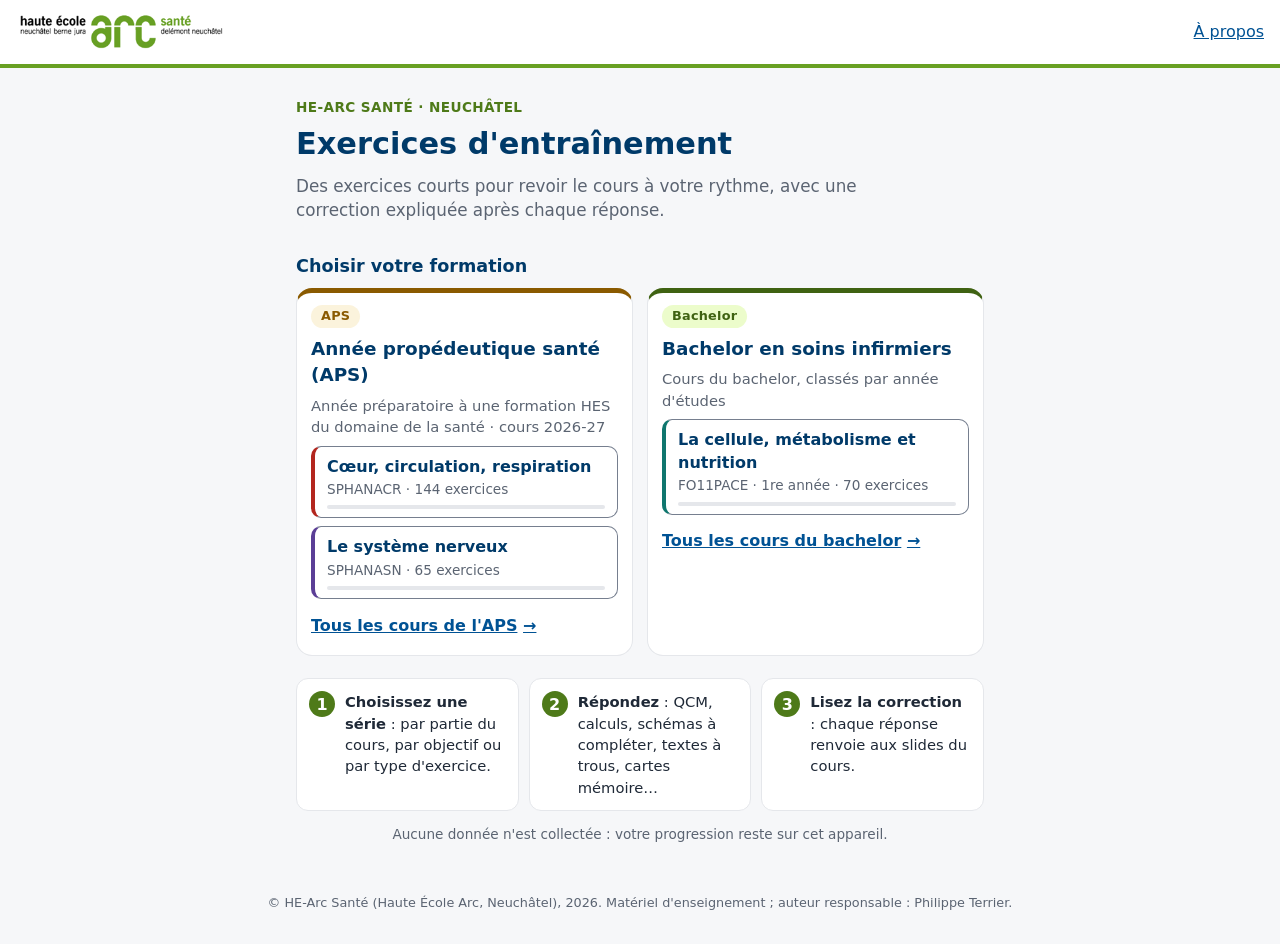
==== commit ca5471d3: "Cours Cœur, circulation, respiration : ajout de la partie Système respiratoire (51 exercices, 144 au" ====
--- a/index.html
+++ b/index.html
@@ -5,8 +5,8 @@
 <meta name="viewport" content="width=device-width, initial-scale=1">
 <title>Exercices d'entraînement · HE-Arc Santé</title>
 <meta name="description" content="Exercices d'entraînement de la HE-Arc Santé, à Neuchâtel, pour l'Année propédeutique santé (APS) et le Bachelor en soins infirmiers. Correction expliquée après chaque réponse.">
-<meta name="build" content="20260925081730">
-<link rel="stylesheet" href="style.css?b=20260925081730">
+<meta name="build" content="20260925115228">
+<link rel="stylesheet" href="style.css?b=20260925115228">
 </head>
 <!-- Site d'exercices quiz_generator. Produced by: written by the orchestrating model,
      Claude Fable 5.1, 2026-09-22 ; multi-course home page added by the orchestrating
@@ -23,7 +23,7 @@
 <a class="skip-link" id="skip-link" href="#contenu">Aller au contenu</a>
 <header class="top">
   <a class="brand" id="btn-landing" href="#/" aria-label="Accueil : choisir la formation">
-    <img src="img/logo-he-arc-sante.png?b=20260925081730" alt="Haute École Arc Santé" width="211" height="40">
+    <img src="img/logo-he-arc-sante.png?b=20260925115228" alt="Haute École Arc Santé" width="211" height="40">
   </a>
   <nav class="top-nav" aria-label="Site">
     <span id="top-course" class="top-course"></span>
@@ -139,6 +139,6 @@
   <span id="foot-inst">© HE-Arc Santé (Haute École Arc, Neuchâtel), 2026. Matériel d'enseignement ; auteur responsable : Philippe Terrier.</span>
 </footer>
 
-<script src="app.js?b=20260925081730"></script>
+<script src="app.js?b=20260925115228"></script>
 </body>
 </html>
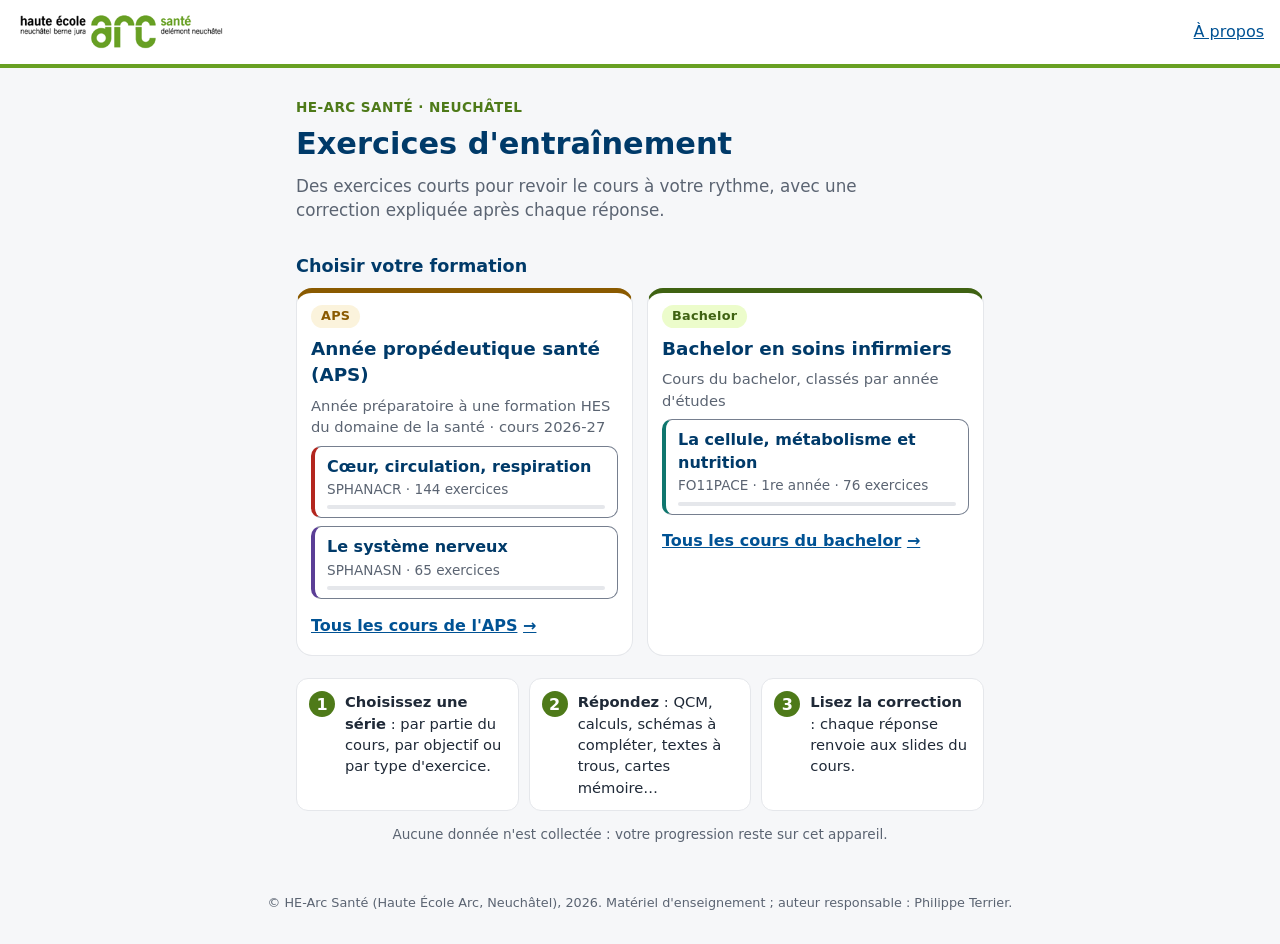
==== commit 3c2ac7f4: "FO11PACE partie 3 : 6 exercices sur les vitamines B et le magnésium (76 exercices) Site généré depui" ====
--- a/index.html
+++ b/index.html
@@ -5,8 +5,8 @@
 <meta name="viewport" content="width=device-width, initial-scale=1">
 <title>Exercices d'entraînement · HE-Arc Santé</title>
 <meta name="description" content="Exercices d'entraînement de la HE-Arc Santé, à Neuchâtel, pour l'Année propédeutique santé (APS) et le Bachelor en soins infirmiers. Correction expliquée après chaque réponse.">
-<meta name="build" content="20260925115228">
-<link rel="stylesheet" href="style.css?b=20260925115228">
+<meta name="build" content="20260928151734">
+<link rel="stylesheet" href="style.css?b=20260928151734">
 </head>
 <!-- Site d'exercices quiz_generator. Produced by: written by the orchestrating model,
      Claude Fable 5.1, 2026-09-22 ; multi-course home page added by the orchestrating
@@ -23,7 +23,7 @@
 <a class="skip-link" id="skip-link" href="#contenu">Aller au contenu</a>
 <header class="top">
   <a class="brand" id="btn-landing" href="#/" aria-label="Accueil : choisir la formation">
-    <img src="img/logo-he-arc-sante.png?b=20260925115228" alt="Haute École Arc Santé" width="211" height="40">
+    <img src="img/logo-he-arc-sante.png?b=20260928151734" alt="Haute École Arc Santé" width="211" height="40">
   </a>
   <nav class="top-nav" aria-label="Site">
     <span id="top-course" class="top-course"></span>
@@ -139,6 +139,6 @@
   <span id="foot-inst">© HE-Arc Santé (Haute École Arc, Neuchâtel), 2026. Matériel d'enseignement ; auteur responsable : Philippe Terrier.</span>
 </footer>
 
-<script src="app.js?b=20260925115228"></script>
+<script src="app.js?b=20260928151734"></script>
 </body>
 </html>
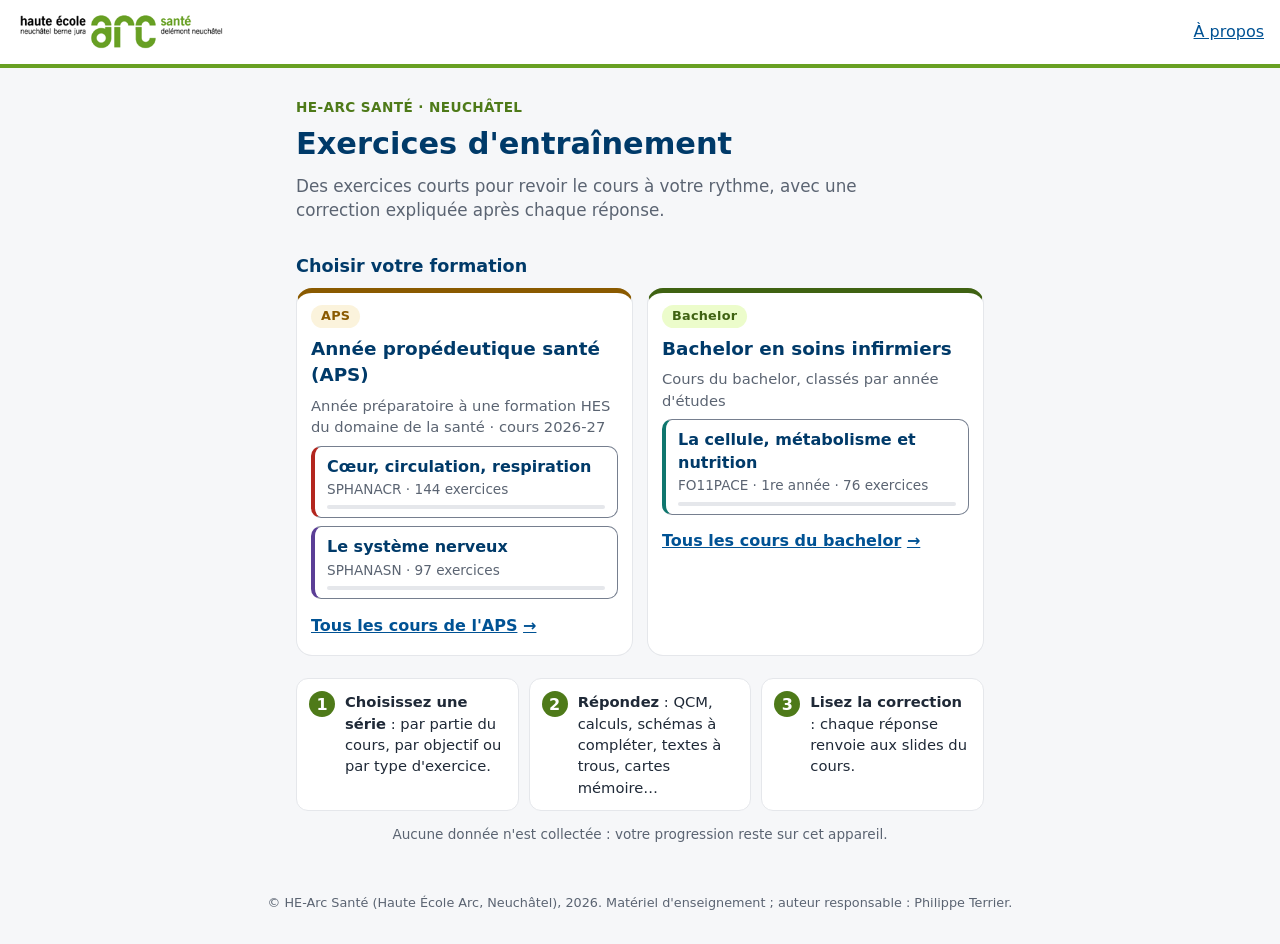
==== commit ccfbbb71: "Le système nerveux : ajout de la partie 3 (moelle épinière, voies, systèmes nerveux périphérique et " ====
--- a/index.html
+++ b/index.html
@@ -5,8 +5,8 @@
 <meta name="viewport" content="width=device-width, initial-scale=1">
 <title>Exercices d'entraînement · HE-Arc Santé</title>
 <meta name="description" content="Exercices d'entraînement de la HE-Arc Santé, à Neuchâtel, pour l'Année propédeutique santé (APS) et le Bachelor en soins infirmiers. Correction expliquée après chaque réponse.">
-<meta name="build" content="20260928151734">
-<link rel="stylesheet" href="style.css?b=20260928151734">
+<meta name="build" content="20260929180142">
+<link rel="stylesheet" href="style.css?b=20260929180142">
 </head>
 <!-- Site d'exercices quiz_generator. Produced by: written by the orchestrating model,
      Claude Fable 5.1, 2026-09-22 ; multi-course home page added by the orchestrating
@@ -23,7 +23,7 @@
 <a class="skip-link" id="skip-link" href="#contenu">Aller au contenu</a>
 <header class="top">
   <a class="brand" id="btn-landing" href="#/" aria-label="Accueil : choisir la formation">
-    <img src="img/logo-he-arc-sante.png?b=20260928151734" alt="Haute École Arc Santé" width="211" height="40">
+    <img src="img/logo-he-arc-sante.png?b=20260929180142" alt="Haute École Arc Santé" width="211" height="40">
   </a>
   <nav class="top-nav" aria-label="Site">
     <span id="top-course" class="top-course"></span>
@@ -139,6 +139,6 @@
   <span id="foot-inst">© HE-Arc Santé (Haute École Arc, Neuchâtel), 2026. Matériel d'enseignement ; auteur responsable : Philippe Terrier.</span>
 </footer>
 
-<script src="app.js?b=20260928151734"></script>
+<script src="app.js?b=20260929180142"></script>
 </body>
 </html>
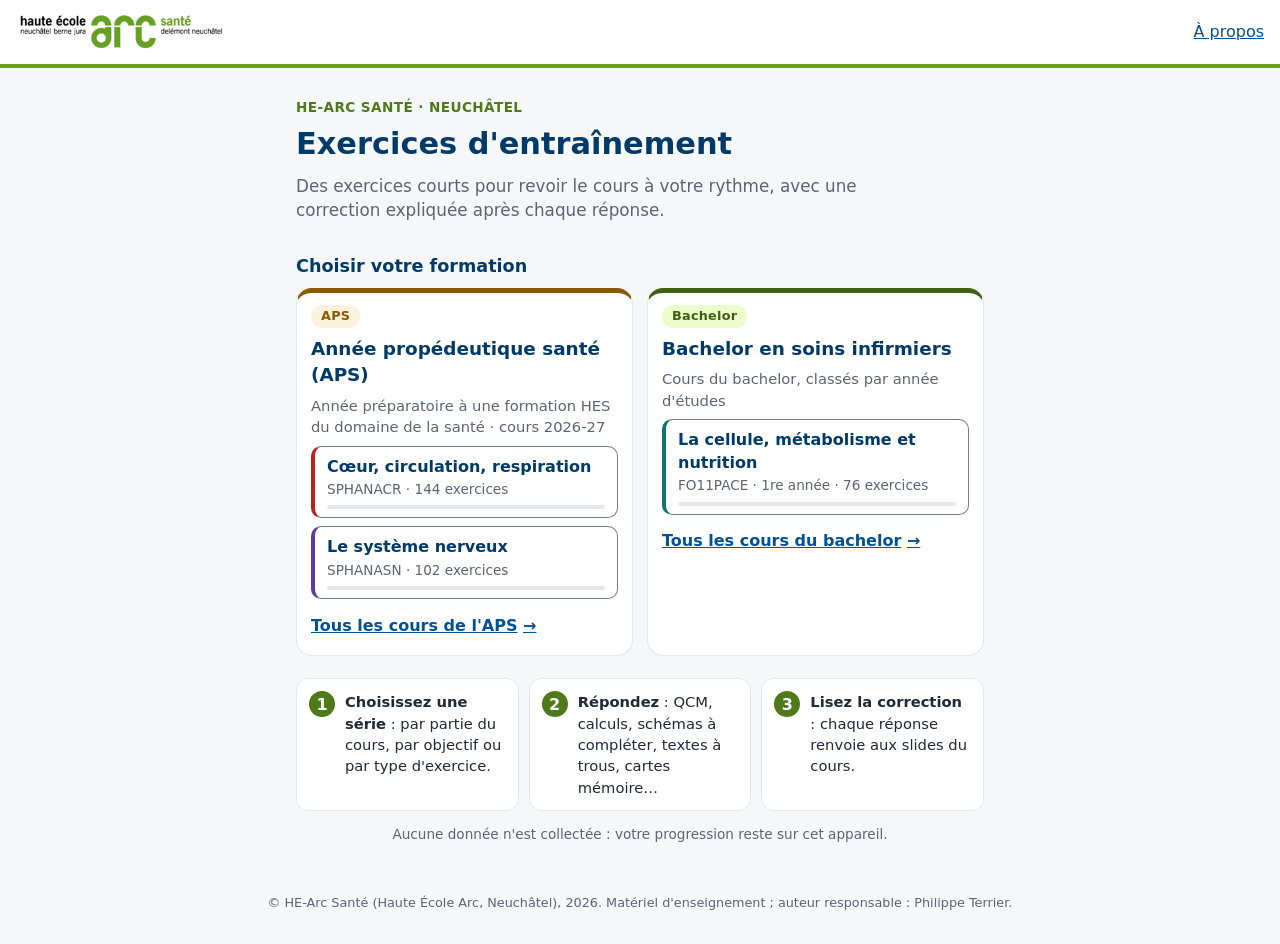
==== commit 29420a61: "Le système nerveux, partie 3 : récepteurs du SNA et médicaments (5 exercices ajoutés, 7 révisés ; 10" ====
--- a/index.html
+++ b/index.html
@@ -5,8 +5,8 @@
 <meta name="viewport" content="width=device-width, initial-scale=1">
 <title>Exercices d'entraînement · HE-Arc Santé</title>
 <meta name="description" content="Exercices d'entraînement de la HE-Arc Santé, à Neuchâtel, pour l'Année propédeutique santé (APS) et le Bachelor en soins infirmiers. Correction expliquée après chaque réponse.">
-<meta name="build" content="20260929180142">
-<link rel="stylesheet" href="style.css?b=20260929180142">
+<meta name="build" content="20260930152713">
+<link rel="stylesheet" href="style.css?b=20260930152713">
 </head>
 <!-- Site d'exercices quiz_generator. Produced by: written by the orchestrating model,
      Claude Fable 5.1, 2026-09-22 ; multi-course home page added by the orchestrating
@@ -23,7 +23,7 @@
 <a class="skip-link" id="skip-link" href="#contenu">Aller au contenu</a>
 <header class="top">
   <a class="brand" id="btn-landing" href="#/" aria-label="Accueil : choisir la formation">
-    <img src="img/logo-he-arc-sante.png?b=20260929180142" alt="Haute École Arc Santé" width="211" height="40">
+    <img src="img/logo-he-arc-sante.png?b=20260930152713" alt="Haute École Arc Santé" width="211" height="40">
   </a>
   <nav class="top-nav" aria-label="Site">
     <span id="top-course" class="top-course"></span>
@@ -139,6 +139,6 @@
   <span id="foot-inst">© HE-Arc Santé (Haute École Arc, Neuchâtel), 2026. Matériel d'enseignement ; auteur responsable : Philippe Terrier.</span>
 </footer>
 
-<script src="app.js?b=20260929180142"></script>
+<script src="app.js?b=20260930152713"></script>
 </body>
 </html>
